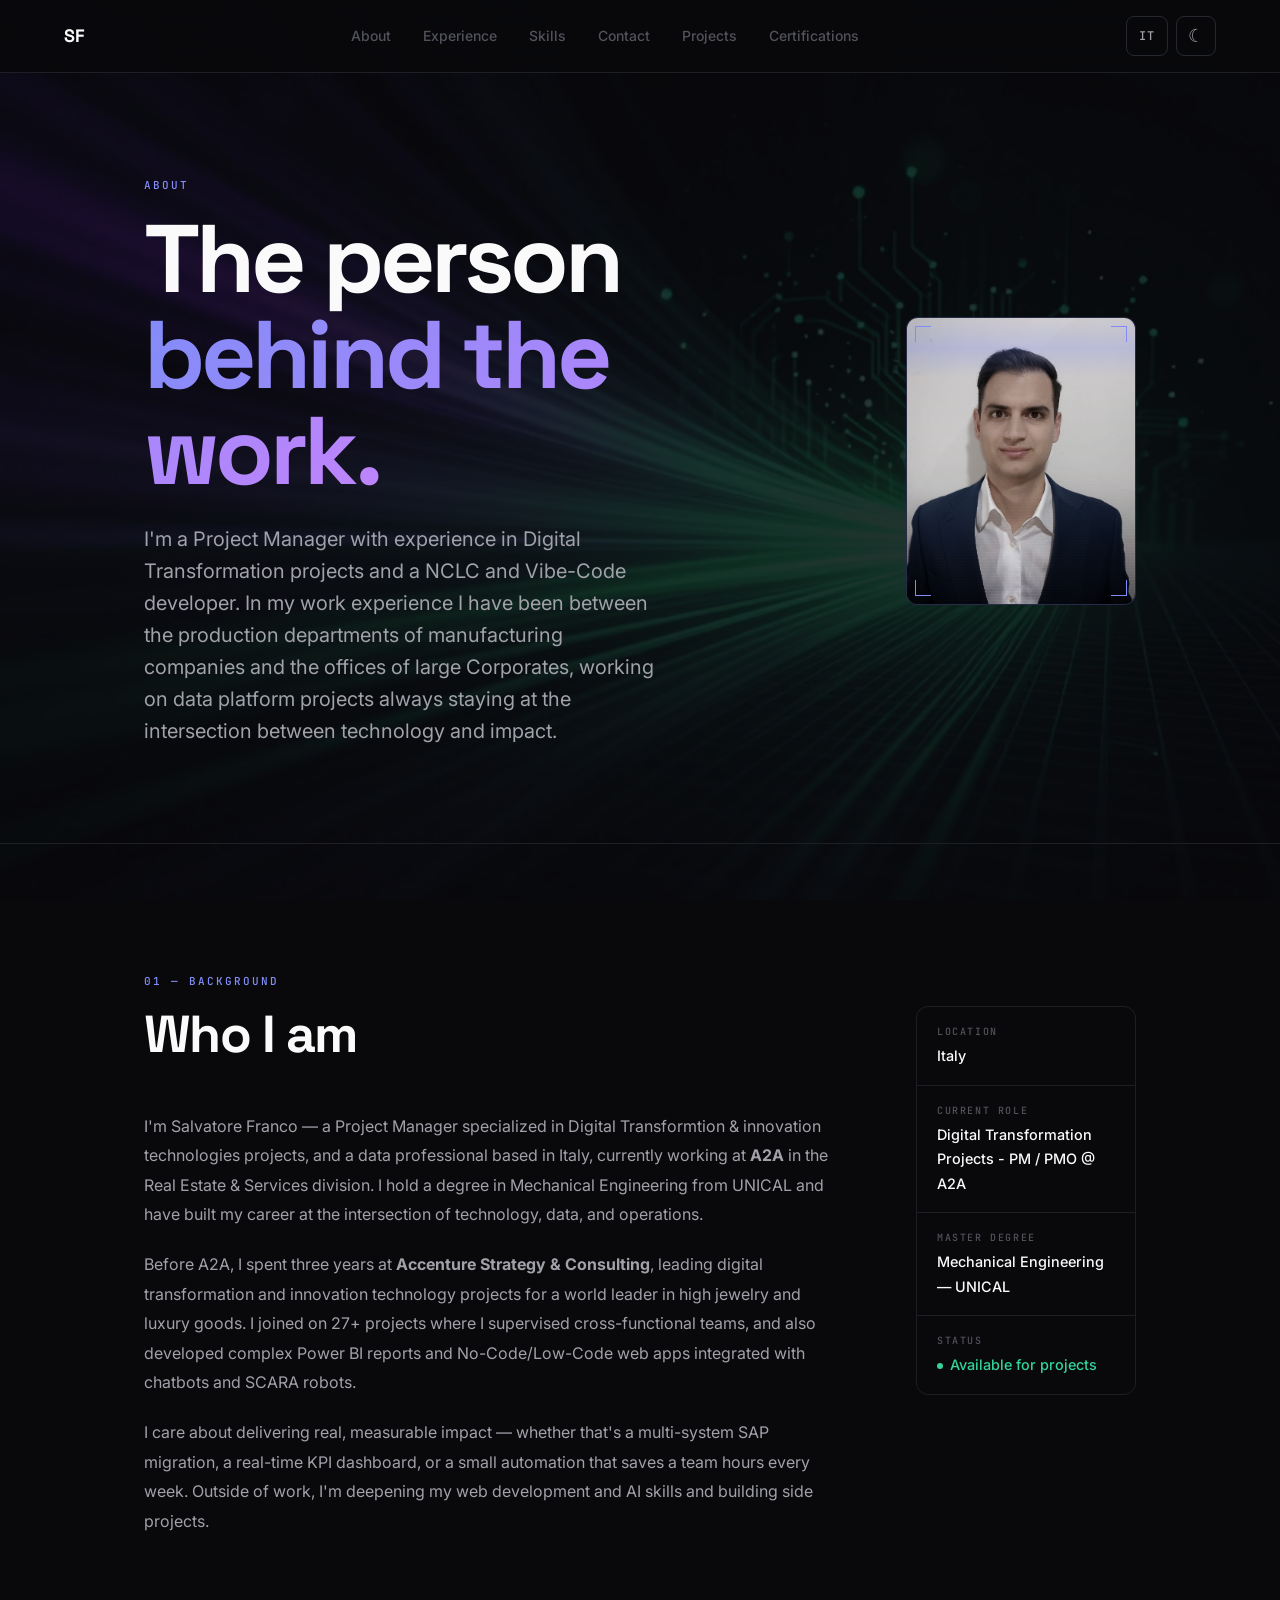
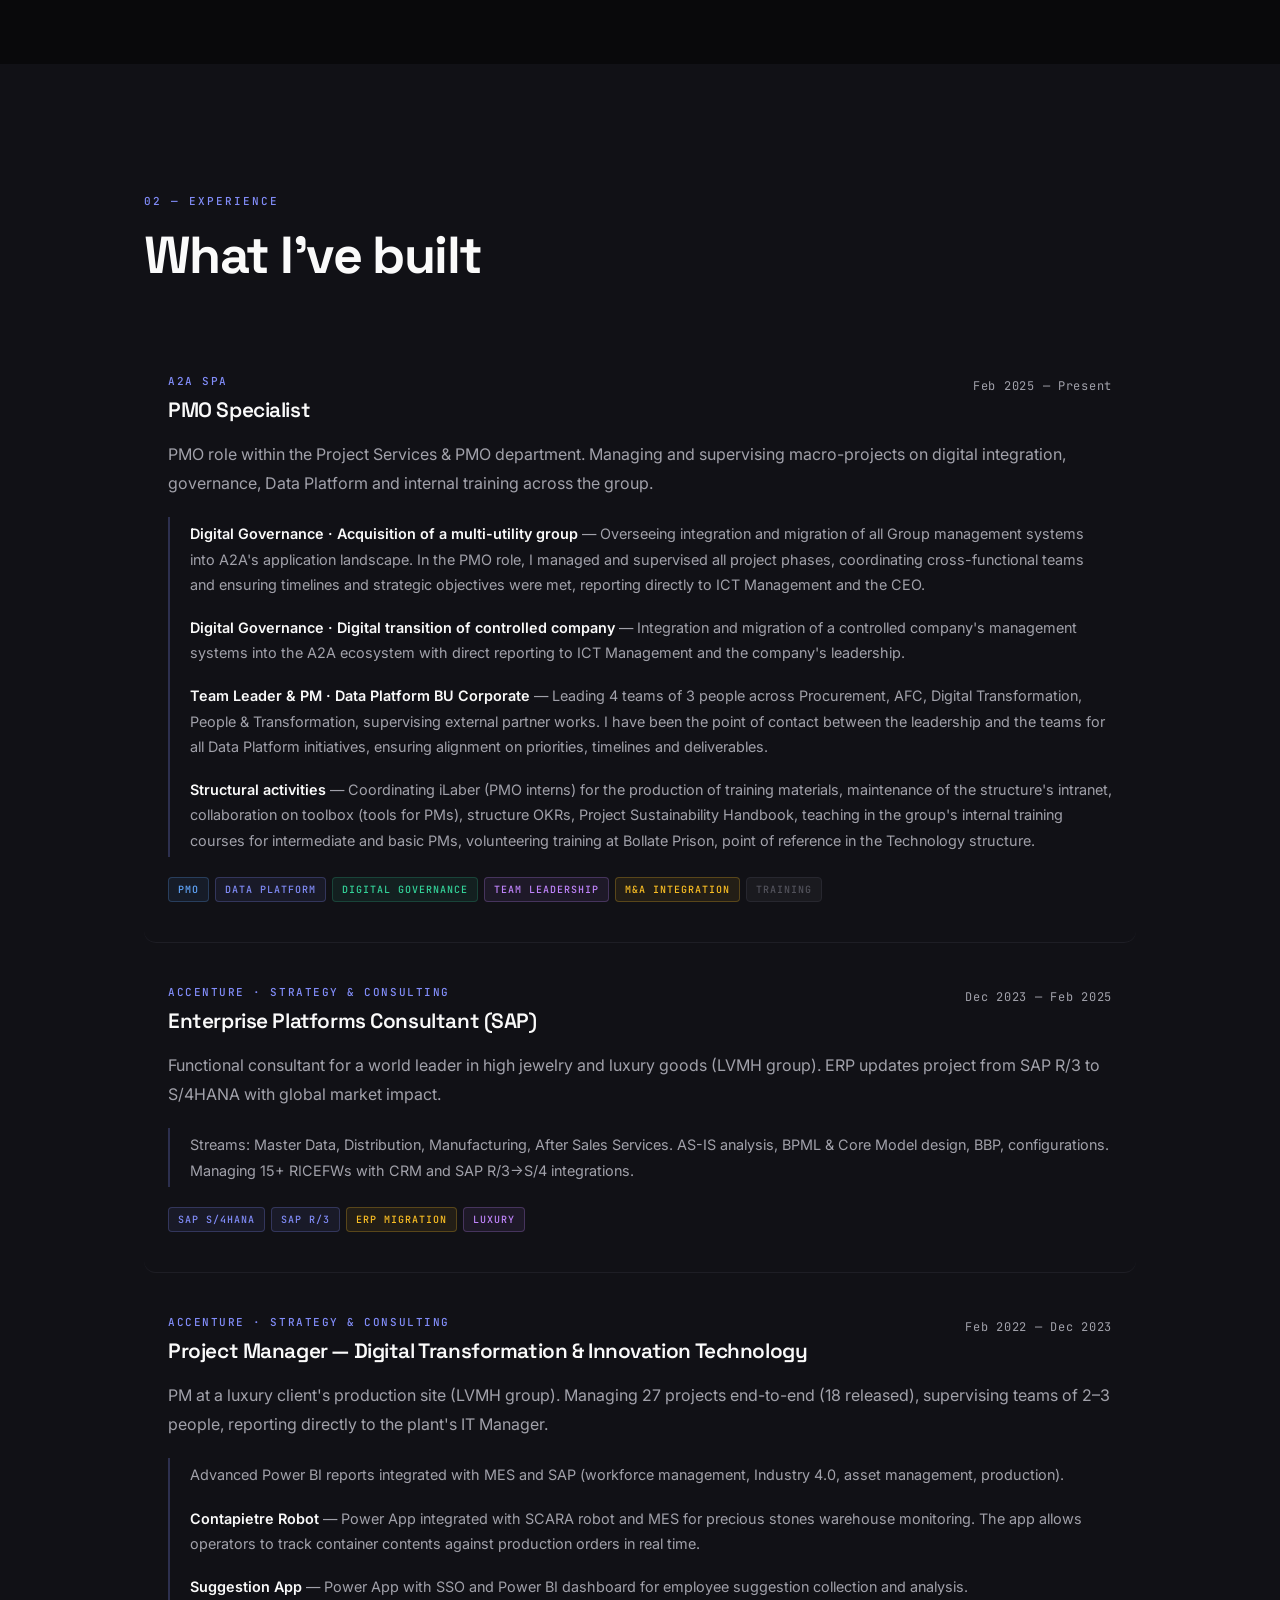
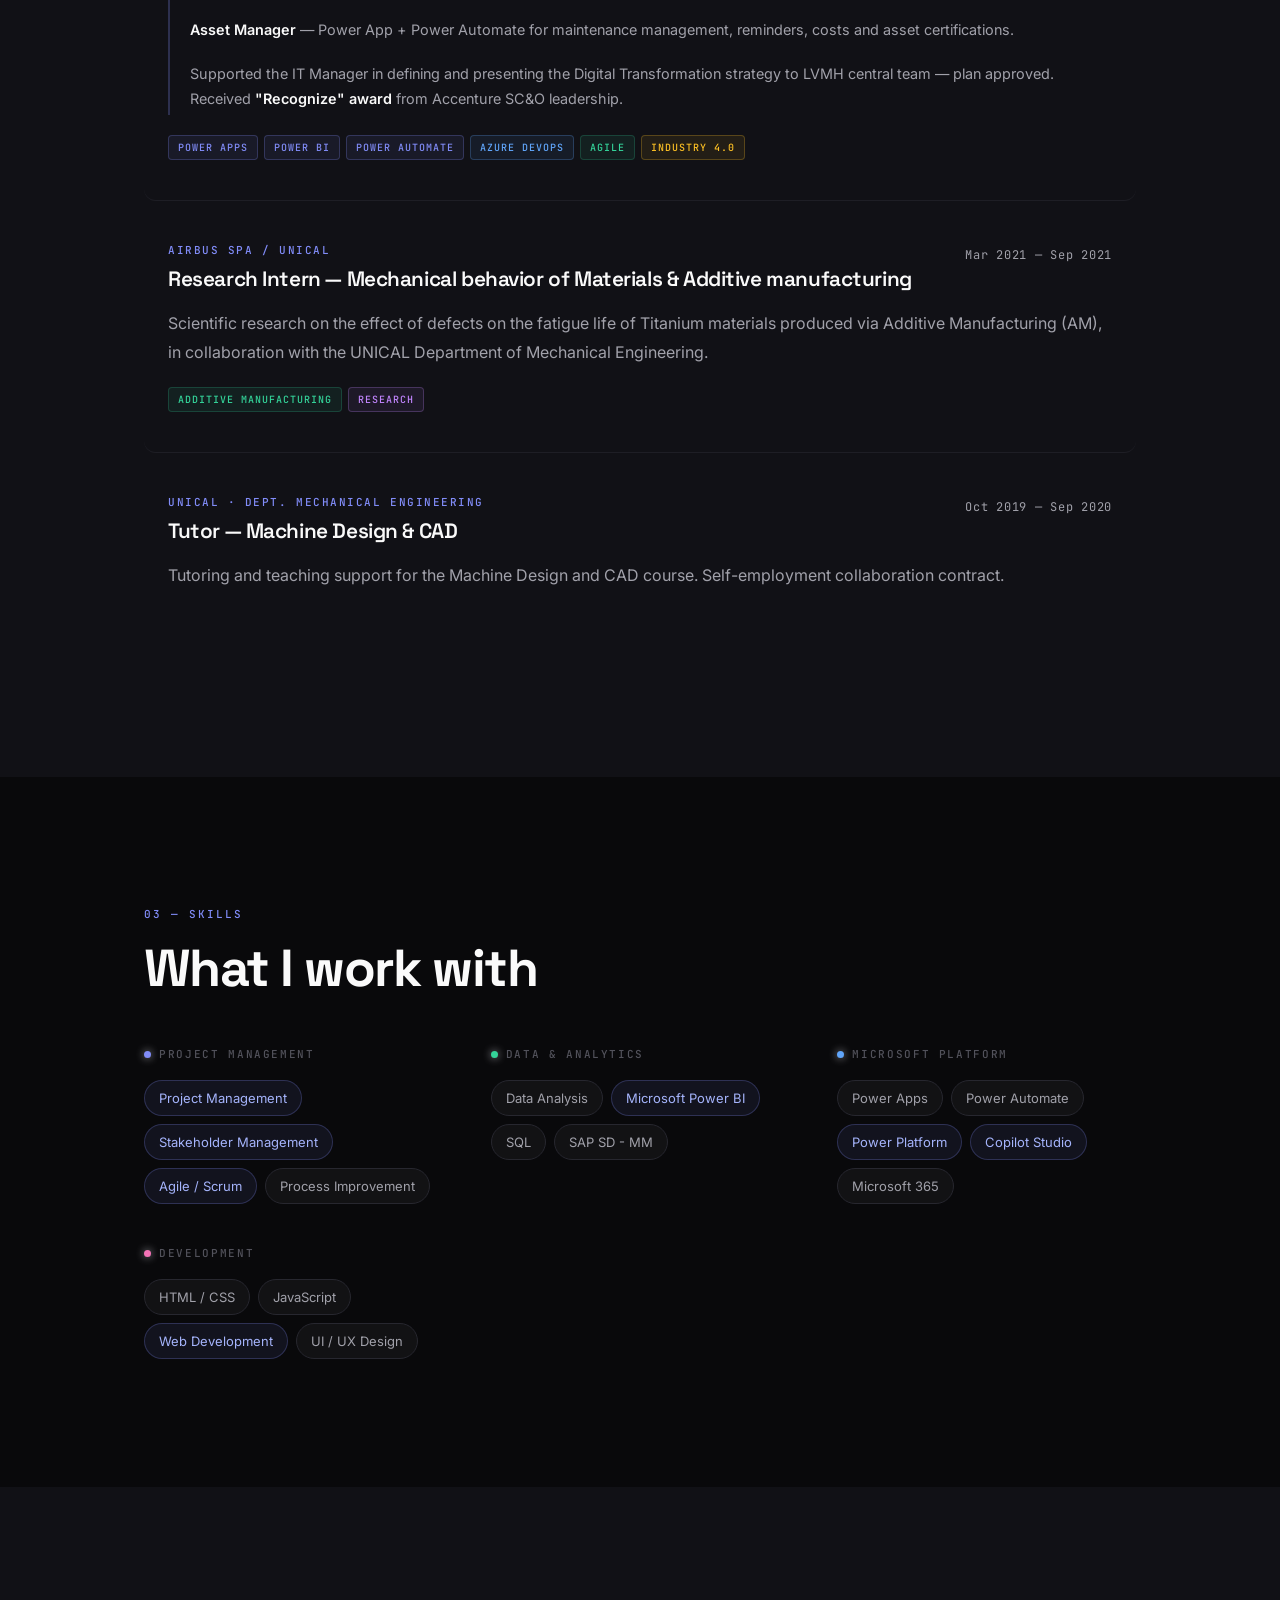
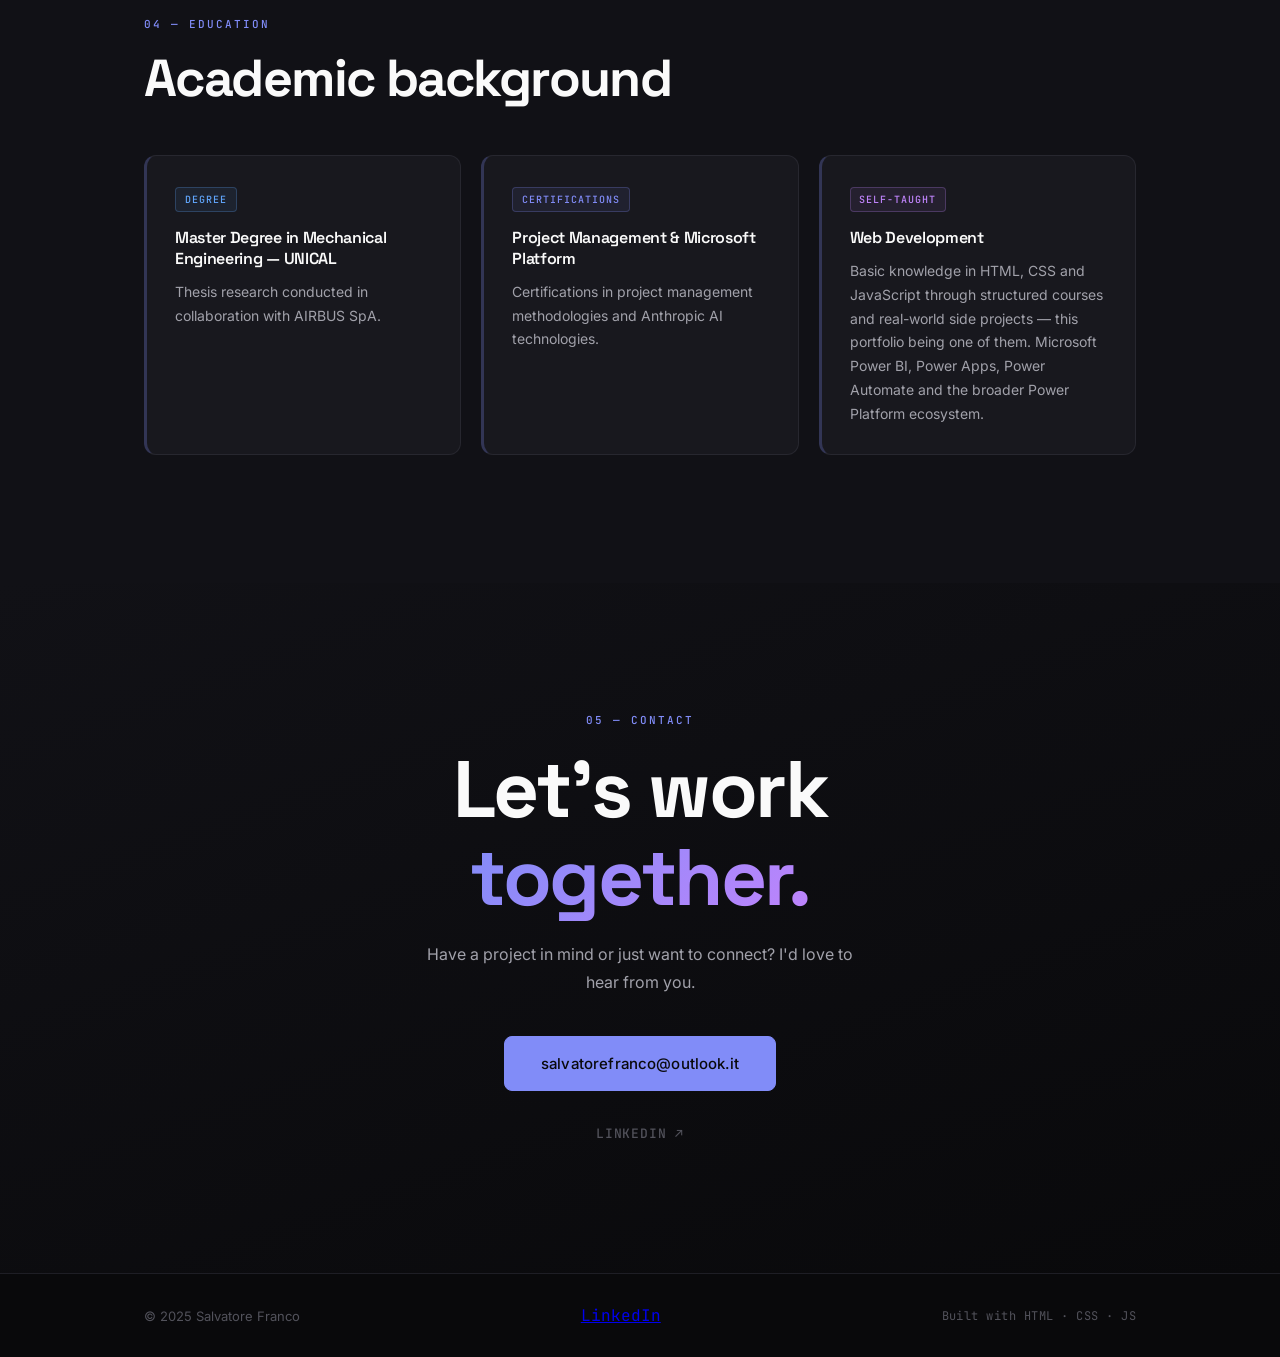
==== about.html @ 8446bfa4 "Primo caricamento del progetto" ====
<!DOCTYPE html>
<html lang="en">
<head>
    <meta charset="UTF-8">
    <meta http-equiv="X-UA-Compatible" content="IE=edge">
    <meta name="viewport" content="width=device-width, initial-scale=1.0">
    <title>About — Salvatore Franco</title>
    <link rel="preconnect" href="https://fonts.googleapis.com">
    <link rel="preconnect" href="https://fonts.gstatic.com" crossorigin>
    <link href="https://fonts.googleapis.com/css2?family=Space+Grotesk:wght@400;500;600;700&family=Inter:wght@300;400;500&family=JetBrains+Mono:wght@400;500&display=swap" rel="stylesheet">
    <link rel="stylesheet" href="portfolio.css">
    <link rel="stylesheet" href="about.css">
</head>
<body>
    <!-- Prevent flash: apply saved theme & language before paint -->
    <script>
        (function(){
            var t = localStorage.getItem('theme');
            if (t) document.documentElement.setAttribute('data-theme', t);
            var l = localStorage.getItem('lang');
            if (l && l !== 'en') {
                document.documentElement.lang = l;
                document.documentElement.classList.add('i18n-loading');
            }
        })();
    </script>

    <!-- Skip to content -->
    <a href="#main" class="skip-link" data-i18n="skip">Skip to content</a>

    <!-- ── NAVIGATION ── -->
    <nav class="nav nav--scrolled" id="nav" role="navigation" aria-label="Main navigation">
        <a href="index.html" class="nav__logo" aria-label="Home">SF</a>
        <button class="nav__toggle" id="navToggle" aria-label="Toggle menu" aria-expanded="false">
            <span></span><span></span><span></span>
        </button>
        <ul class="nav__links" id="navLinks" role="list">
            <li><a href="#about"                  class="nav__link" data-i18n="nav.about">About</a></li>
            <li><a href="#experience"            class="nav__link" data-i18n="nav.experience">Experience</a></li>
            <li><a href="#skills"                class="nav__link" data-i18n="nav.skills">Skills</a></li>
            <li><a href="#contact"               class="nav__link" data-i18n="nav.contact">Contact</a></li>
            <li><a href="projects.html"          class="nav__link" data-i18n="nav.projects">Projects</a></li>
            <li><a href="certifications.html"    class="nav__link" data-i18n="nav.certifications">Certifications</a></li>
        </ul>
        <div class="nav__actions">
            <button class="lang-toggle" id="langToggle" aria-label="Switch language">
                <span class="lang-toggle__label">IT</span>
            </button>
            <button class="theme-toggle" id="themeToggle" aria-label="Toggle light/dark mode">
                <span class="theme-toggle__icon--moon" aria-hidden="true">&#9790;</span>
                <span class="theme-toggle__icon--sun" aria-hidden="true">&#9728;</span>
            </button>
        </div>
    </nav>

    <main id="main">

    <!-- ── PAGE HEADER ── -->
    <header class="page-hero">
        <div class="container page-hero__inner">
            <div class="page-hero__text">
                <span class="section__label mono reveal" data-i18n="abt.hero.label">About</span>
                <h1 class="page-hero__title reveal reveal--delay-1" data-i18n="abt.hero.title">
                    The person<br>
                    <span class="text-gradient">behind the work.</span>
                </h1>
                <p class="page-hero__sub reveal reveal--delay-2" data-i18n="abt.hero.sub">
                    Mechanical Engineer turned Project Manager and NCLC Developer. From production floors to corporate data platforms — always at the intersection of tech and impact.
                </p>
            </div>
            <div class="hero__portrait page-hero__portrait reveal reveal--delay-2">
                <img src="01.images/fotoProfilo.jpg" alt="Salvatore Franco">
                <span class="corner tl"></span>
                <span class="corner tr"></span>
                <span class="corner bl"></span>
                <span class="corner br"></span>
            </div>
        </div>
    </header>

    <!-- ── BIO ── -->
    <section class="section" id="background" aria-labelledby="background-title">
        <div class="container">
            <span class="section__label mono fade-in" data-i18n="bg.label">01 — Background</span>
            <div class="prose-grid">
                <div class="prose fade-in">
                    <h2 class="section__title" id="background-title" data-i18n="bg.title">Who I am</h2>
                    <p data-i18n="bg.p1">I'm Salvatore Franco — a Project Manager specialized in Digital Transformtion &amp; innovation technologies projects, and a data professional based in Italy, currently working at <strong>A2A</strong> in the Real Estate &amp; Services division. I hold a degree in Mechanical Engineering from UNICAL and have built my career at the intersection of technology, data, and operations.</p>
                    <p data-i18n="bg.p2">Before A2A, I spent three years at <strong>Accenture Strategy &amp; Consulting</strong>, leading digital transformation and innovation technology projects for a world leader in high jewelry, luxury and perfume. I joined on 27+ projects where I supervised cross-functional teams, and also developed complex Power BI reports and No-Code/Low-Code web apps integrated with chatbots and SCARA robots.</p>
                    <p data-i18n="bg.p3">I care about delivering real, measurable impact — whether that's a multi-system SAP migration, a real-time KPI dashboard, or a small automation that saves a team hours every week. Outside of work, I'm deepening my web development skills and building side projects.</p>
                </div>
                <aside class="about-sidebar fade-in" aria-label="Key information">
                    <div class="info-block">
                        <span class="info-block__label mono" data-i18n="sidebar.location.label">Location</span>
                        <span class="info-block__value" data-i18n="sidebar.location.value">Italy</span>
                    </div>
                    <div class="info-block">
                        <span class="info-block__label mono" data-i18n="sidebar.role.label">Current Role</span>
                        <span class="info-block__value">Digital Transformation Projects - PM / PMO @ A2A</span>
                    </div>
                    <div class="info-block">
                        <span class="info-block__label mono" data-i18n="sidebar.degree.label">Degree</span>
                        <span class="info-block__value" data-i18n="sidebar.degree.value">Mechanical Engineering — UNICAL</span>
                    </div>
                    <div class="info-block">
                        <span class="info-block__label mono" data-i18n="sidebar.status.label">Status</span>
                        <span class="info-block__value status-available" data-i18n="sidebar.status.value">
                            <span class="hero__status-dot" aria-hidden="true"></span>
                            Available for projects
                        </span>
                    </div>
                </aside>
            </div>
        </div>
    </section>

    <!-- ── EXPERIENCE ── -->
    <section class="section section--surface" id="experience" aria-labelledby="experience-title">
        <div class="container">
            <span class="section__label mono fade-in" data-i18n="exp.label">02 — Experience</span>
            <h2 class="section__title fade-in" id="experience-title" data-i18n="exp.title">What I've built</h2>

            <div class="exp-list fade-in">

                <!-- A2A -->
                <article class="exp-item">
                    <div class="exp-item__header">
                        <div>
                            <span class="exp-item__company mono">A2A SpA</span>
                            <h3 class="exp-item__role">PMO Specialist</h3>
                        </div>
                        <div class="exp-item__date mono" data-i18n="exp.1.date">
                            Feb 2025 — Present
                        </div>
                    </div>
                    <p class="exp-item__desc" data-i18n="exp.1.desc">PMO role within the Project Services &amp; PMO department. Managing and supervising macro-projects on digital integration, governance, Data Platform and internal training across the group.</p>
                    <div class="exp-item__subs">
                        <div class="exp-item__sub" data-i18n="exp.1.sub1"><strong>Team Leader Digital Governance · AEB Group Acquisition</strong> — Overseeing integration and migration of all AEB Group management systems into A2A's application landscape.</div>
                        <div class="exp-item__sub" data-i18n="exp.1.sub2"><strong>Team Leader Digital Governance · LeReti Transition</strong> — Integration and migration of LeReti management systems into the A2A ecosystem.</div>
                        <div class="exp-item__sub" data-i18n="exp.1.sub3"><strong>Team Leader &amp; PM · Data Platform BU Corporate</strong> — Leading a team of 3 PMOs and supervising external partner across Procurement, AFC, Digital Transformation, People &amp; Transformation.</div>
                        <div class="exp-item__sub" data-i18n="exp.1.sub4"><strong>Structural activities</strong> — iLaber coordination (PMO interns) for the production of training materials, intranet maintenance, PM toolbox, Project Sustainability Handbook, PM training courses teaching, teaching at Bollate Prison.</div>
                    </div>
                    <div class="exp-item__tags">
                        <span class="tag tag--project">PMO</span>
                        <span class="tag tag--web">Data Platform</span>
                        <span class="tag tag--industry">Digital Governance</span>
                        <span class="tag tag--featured">Team Leadership</span>
                        <span class="tag tag--report">M&amp;A Integration</span>
                        <span class="tag">Training</span>
                    </div>
                </article>

                <!-- Accenture — SAP -->
                <article class="exp-item">
                    <div class="exp-item__header">
                        <div>
                            <span class="exp-item__company mono">Accenture · Strategy &amp; Consulting</span>
                            <h3 class="exp-item__role">Enterprise Platforms Consultant (SAP)</h3>
                        </div>
                        <div class="exp-item__date mono" data-i18n="exp.2.date">Dec 2023 — Feb 2025</div>
                    </div>
                    <p class="exp-item__desc" data-i18n="exp.2.desc">Functional consultant for a world leader in high jewelry, luxury and perfume (LVMH group). ERP replacement project from SAP R/3 to S/4HANA with global market impact.</p>
                    <div class="exp-item__subs">
                        <div class="exp-item__sub" data-i18n="exp.2.sub1">Streams: Master Data, Distribution, Manufacturing, After Sales Services. AS-IS analysis, BPML &amp; Core Model design, BBP, configurations. Managing 15+ RICEFWs with CRM and SAP R/3→S/4 integrations.</div>
                    </div>
                    <div class="exp-item__tags">
                        <span class="tag tag--web">SAP S/4HANA</span>
                        <span class="tag tag--web">SAP R/3</span>
                        <span class="tag tag--report">ERP Migration</span>
                        <span class="tag tag--featured">Luxury</span>
                    </div>
                </article>

                <!-- Accenture — PM -->
                <article class="exp-item">
                    <div class="exp-item__header">
                        <div>
                            <span class="exp-item__company mono">Accenture · Strategy &amp; Consulting</span>
                            <h3 class="exp-item__role">Project Manager — Digital Transformation &amp; Innovation Technology</h3>
                        </div>
                        <div class="exp-item__date mono" data-i18n="exp.3.date">Feb 2022 — Dec 2023</div>
                    </div>
                    <p class="exp-item__desc" data-i18n="exp.3.desc">PM at a luxury client's production site (LVMH group). Managing 27 projects end-to-end (18 released), supervising teams of 2–3 people, reporting directly to the plant's IT Manager.</p>
                    <div class="exp-item__subs">
                        <div class="exp-item__sub" data-i18n="exp.3.sub1">Advanced Power BI reports integrated with MES and SAP (workforce management, Industry 4.0, asset management, production).</div>
                        <div class="exp-item__sub" data-i18n="exp.3.sub2"><strong>Contapietre Robot</strong> — Power App integrated with SCARA robot and MES for precious stones warehouse monitoring.</div>
                        <div class="exp-item__sub" data-i18n="exp.3.sub3"><strong>Suggestion App</strong> — Power App with SSO and Power BI dashboard for employee suggestion collection and analysis.</div>
                        <div class="exp-item__sub" data-i18n="exp.3.sub4"><strong>Asset Manager</strong> — Power App + Power Automate for maintenance management, reminders, costs and asset certifications.</div>
                        <div class="exp-item__sub" data-i18n="exp.3.sub5">Supported the IT Manager in defining and presenting the Digital Transformation strategy to LVMH central team — plan approved. Received <strong>"Recognize" award</strong> from Accenture SC&amp;O leadership.</div>
                    </div>
                    <div class="exp-item__tags">
                        <span class="tag tag--web">Power Apps</span>
                        <span class="tag tag--web">Power BI</span>
                        <span class="tag tag--web">Power Automate</span>
                        <span class="tag tag--project">Azure DevOps</span>
                        <span class="tag tag--industry">Agile</span>
                        <span class="tag tag--report">Industry 4.0</span>
                    </div>
                </article>

                <!-- AIRBUS -->
                <article class="exp-item">
                    <div class="exp-item__header">
                        <div>
                            <span class="exp-item__company mono">AIRBUS SpA / UNICAL</span>
                            <h3 class="exp-item__role" data-i18n="exp.4.role">Research Intern — Materials &amp; Additive Manufacturing</h3>
                        </div>
                        <div class="exp-item__date mono" data-i18n="exp.4.date">Mar 2021 — Sep 2021</div>
                    </div>
                    <p class="exp-item__desc" data-i18n="exp.4.desc">Scientific research on the effect of defects on the fatigue life of Titanium materials produced via Additive Manufacturing (AM), in collaboration with the UNICAL Department of Mechanical Engineering.</p>
                    <div class="exp-item__tags">
                        <span class="tag tag--industry">Additive Manufacturing</span>
                        <span class="tag tag--featured">Research</span>
                    </div>
                </article>

                <!-- UNICAL Tutor -->
                <article class="exp-item">
                    <div class="exp-item__header">
                        <div>
                            <span class="exp-item__company mono" data-i18n="exp.5.company">UNICAL · Dept. Mechanical Engineering</span>
                            <h3 class="exp-item__role" data-i18n="exp.5.role">Tutor — Machine Design &amp; CAD</h3>
                        </div>
                        <div class="exp-item__date mono" data-i18n="exp.5.date">Oct 2019 — Sep 2020</div>
                    </div>
                    <p class="exp-item__desc" data-i18n="exp.5.desc">Tutoring and teaching support for the Machine Design and CAD course. Self-employment collaboration contract.</p>
                </article>

            </div>
        </div>
    </section>

    <!-- ── SKILLS ── -->
    <section class="section" id="skills" aria-labelledby="skills-title">
        <div class="container">
            <span class="section__label mono fade-in" data-i18n="abt.skills.label">03 — Skills</span>
            <h2 class="section__title fade-in" id="skills-title" data-i18n="abt.skills.title">What I work with</h2>

            <div class="skills-groups fade-in">
                <div class="skills-group">
                    <div class="skills-group__header">
                        <span class="skills-group__dot" style="background:#818cf8" aria-hidden="true"></span>
                        <h4 class="skills-group__label mono">Project Management</h4>
                    </div>
                    <div class="skills-pills" role="list">
                        <span class="pill pill--accent" role="listitem">Project Management</span>
                        <span class="pill pill--accent" role="listitem">Stakeholder Management</span>
                        <span class="pill pill--accent" role="listitem">Agile / Scrum</span>
                        <span class="pill" role="listitem">Process Improvement</span>
                    </div>
                </div>

                <div class="skills-group">
                    <div class="skills-group__header">
                        <span class="skills-group__dot" style="background:#34d399" aria-hidden="true"></span>
                        <h4 class="skills-group__label mono">Data &amp; Analytics</h4>
                    </div>
                    <div class="skills-pills" role="list">
                        <span class="pill" role="listitem">Data Analysis</span>
                        <span class="pill pill--accent" role="listitem">Microsoft Power BI</span>
                        <span class="pill" role="listitem">SQL</span>
                        <span class="pill" role="listitem">SAP SD - MM</span>
                    </div>
                </div>

                <div class="skills-group">
                    <div class="skills-group__header">
                        <span class="skills-group__dot" style="background:#60a5fa" aria-hidden="true"></span>
                        <h4 class="skills-group__label mono">Microsoft Platform</h4>
                    </div>
                    <div class="skills-pills" role="list">
                        <span class="pill" role="listitem">Power Apps</span>
                        <span class="pill " role="listitem">Power Automate</span>
                        <span class="pill pill--accent" role="listitem">Power Platform</span>
                        <span class="pill pill--accent" role="listitem">Copilot Studio</span>
                        <span class="pill" role="listitem">Microsoft 365</span>
                    </div>
                </div>

                <div class="skills-group">
                    <div class="skills-group__header">
                        <span class="skills-group__dot" style="background:#f472b6" aria-hidden="true"></span>
                        <h4 class="skills-group__label mono">Development</h4>
                    </div>
                    <div class="skills-pills" role="list">
                        <span class="pill" role="listitem">HTML / CSS</span>
                        <span class="pill" role="listitem">JavaScript</span>
                        <span class="pill pill--accent" role="listitem">Web Development</span>
                        <span class="pill" role="listitem">UI / UX Design</span>
                    </div>
                </div>
            </div>
        </div>
    </section>

    <!-- ── EDUCATION ── -->
    <section class="section section--surface" id="education" aria-labelledby="education-title">
        <div class="container">
            <span class="section__label mono fade-in" data-i18n="edu.label">04 — Education</span>
            <h2 class="section__title fade-in" id="education-title" data-i18n="edu.title">Academic background</h2>
            <div class="edu-cards fade-in">
                <div class="edu-card">
                    <span class="edu-card__type tag tag--project" data-i18n="edu.1.type">Degree</span>
                    <h3 class="edu-card__title" data-i18n="edu.1.title">Master Degree in Mechanical Engineering — UNICAL</h3>
                    <p class="edu-card__body" data-i18n="edu.1.body">Thesis research conducted in collaboration with AIRBUS SpA.</p>
                </div>
                <div class="edu-card">
                    <span class="edu-card__type tag tag--web" data-i18n="edu.2.type">Certifications</span>
                    <h3 class="edu-card__title" data-i18n="edu.2.title">Project Management &amp; Microsoft Platform</h3>
                    <p class="edu-card__body" data-i18n="edu.2.body">Certifications in project management methodologies and Anthropic AI technologies.</p>
                </div>
                <div class="edu-card">
                    <span class="edu-card__type tag tag--featured" data-i18n="edu.3.type">Self-taught</span>
                    <h3 class="edu-card__title" data-i18n="edu.3.title">Web Development</h3>
                    <p class="edu-card__body" data-i18n="edu.3.body">Basic knowledge in HTML, CSS and JavaScript through structured courses and real-world side projects — this portfolio being one of them. Microsoft Power BI, Power Apps, Power Automate and the broader Power Platform ecosystem.</p>
                </div>
            </div>
        </div>
    </section>

    <!-- ── CONTACT CTA ── -->
    <section class="section section--contact" id="contact" aria-labelledby="contact-title">
        <div class="container">
            <div class="contact-inner fade-in">
                <span class="section__label mono" data-i18n="abt.contact.label">05 — Contact</span>
                <h2 class="section__title contact__title" id="contact-title" data-i18n="contact.title">
                    Let's work<br><span class="text-gradient">together.</span>
                </h2>
                <p class="contact__subtitle" data-i18n="contact.sub">Have a project in mind or just want to connect? I'd love to hear from you.</p>
                <a href="mailto:salvatorefranco@outlook.it" class="btn btn--primary btn--lg">
                    salvatorefranco@outlook.it
                </a>
                <div class="contact__socials">
                    <a href="https://www.linkedin.com/in/salvatorefranco" target="_blank" rel="noopener noreferrer" class="contact__social">LinkedIn ↗</a>
                </div>
            </div>
        </div>
    </section>

    </main>

    <!-- ── FOOTER ── -->
    <footer class="footer" role="contentinfo">
        <div class="container footer__inner">
            <span class="footer__copy">© 2025 Salvatore Franco</span>
            <a href="https://www.linkedin.com/in/salvatorefranco" target="_blank" rel="noopener noreferrer" class="footer__link mono">LinkedIn</a>
            <span class="footer__credit mono" data-i18n="footer.credit">Built with HTML · CSS · JS</span>
        </div>
    </footer>

    <!-- Language support -->
    <script src="i18n.js"></script>

    <script>
        // Mobile nav toggle
        const navToggle = document.getElementById('navToggle');
        const navLinks  = document.getElementById('navLinks');
        navToggle.addEventListener('click', () => {
            const isOpen = navLinks.classList.toggle('nav__links--open');
            navToggle.classList.toggle('nav__toggle--open', isOpen);
            navToggle.setAttribute('aria-expanded', isOpen);
        });
        navLinks.querySelectorAll('a').forEach(link => {
            link.addEventListener('click', () => {
                navLinks.classList.remove('nav__links--open');
                navToggle.classList.remove('nav__toggle--open');
                navToggle.setAttribute('aria-expanded', 'false');
            });
        });

        // Scroll reveal
        const revealObserver = new IntersectionObserver((entries) => {
            entries.forEach(entry => {
                if (entry.isIntersecting) {
                    entry.target.classList.add('is-visible');
                    revealObserver.unobserve(entry.target);
                }
            });
        }, { threshold: 0.1, rootMargin: '0px 0px -40px 0px' });
        document.querySelectorAll('.fade-in, .reveal').forEach(el => revealObserver.observe(el));

        // Hero elements: trigger on load
        window.addEventListener('load', () => {
            document.querySelectorAll('.reveal').forEach((el, i) => {
                setTimeout(() => el.classList.add('is-visible'), i * 60 + 80);
            });
        });

        // Theme toggle
        const themeToggle = document.getElementById('themeToggle');
        themeToggle.addEventListener('click', () => {
            const current = document.documentElement.getAttribute('data-theme');
            const next = current === 'light' ? 'dark' : 'light';
            if (next === 'dark') {
                document.documentElement.removeAttribute('data-theme');
            } else {
                document.documentElement.setAttribute('data-theme', next);
            }
            localStorage.setItem('theme', next === 'dark' ? '' : next);
        });
    </script>

</body>
</html>
---- portfolio.css ----
/* ============================================================
   PORTFOLIO.CSS  —  Salvatore Franco
   Palette: Zinc dark + Indigo accent (Linear / Vercel style)
   Fonts:   Space Grotesk (headings) · Inter (body) · JetBrains Mono (labels)
   ============================================================ */


/* ── Design Tokens ── */
:root {
    /* Backgrounds */
    --bg:        #09090b;   /* zinc-950 */
    --surface:   #111116;   /* cards, surface 1 */
    --elevated:  #18181e;   /* nav, tooltips */
    --border:    #27272f;   /* zinc-800 */
    --border-sub:#1e1e25;   /* subtle dividers */

    /* Text */
    --text-1:    #fafafa;   /* zinc-50  — primary */
    --text-2:    #a1a1aa;   /* zinc-400 — secondary */
    --text-3:    #52525b;   /* zinc-600 — muted */

    /* Accent — Indigo */
    --accent:    #818cf8;   /* indigo-400 */
    --accent-hi: #a5b4fc;   /* indigo-300 — hover */
    --accent-bg: rgba(129,140,248,0.08);
    --accent-glow: rgba(129,140,248,0.12);
    --accent-border: rgba(129,140,248,0.25);

    /* Secondary accent — Emerald (status, success) */
    --green:     #34d399;   /* emerald-400 */
    --green-bg:  rgba(52,211,153,0.07);
    --green-border: rgba(52,211,153,0.2);

    /* Type scale */
    --font-head: 'Space Grotesk', system-ui, sans-serif;
    --font-body: 'Inter', system-ui, sans-serif;
    --font-mono: 'JetBrains Mono', 'Fira Code', monospace;

    /* Radius */
    --radius-sm: 4px;
    --radius:    8px;
    --radius-lg: 12px;
    --radius-xl: 16px;
    --radius-pill: 100px;

    /* Transitions */
    --ease: cubic-bezier(0.16, 1, 0.3, 1);
    --t-fast: 150ms;
    --t-base: 250ms;
    --t-slow: 400ms;
}


/* ── Light Mode Tokens ── */
[data-theme="light"] {
    /* Backgrounds */
    --bg:        #f4f4f5;   /* zinc-100 */
    --surface:   #ffffff;
    --elevated:  #fafafa;
    --border:    #d4d4d8;   /* zinc-300 */
    --border-sub:#e4e4e7;   /* zinc-200 */

    /* Text */
    --text-1:    #18181b;   /* zinc-900 */
    --text-2:    #52525b;   /* zinc-600 */
    --text-3:    #a1a1aa;   /* zinc-400 */

    /* Accent — Indigo (slightly deeper for contrast on light bg) */
    --accent:    #6366f1;   /* indigo-500 */
    --accent-hi: #4f46e5;   /* indigo-600 */
    --accent-bg: rgba(99,102,241,0.08);
    --accent-glow: rgba(99,102,241,0.10);
    --accent-border: rgba(99,102,241,0.25);

    /* Secondary accent — Emerald */
    --green:     #059669;   /* emerald-600 */
    --green-bg:  rgba(5,150,105,0.07);
    --green-border: rgba(5,150,105,0.2);
}


/* ── Reset ── */
*, *::before, *::after { box-sizing: border-box; margin: 0; padding: 0; }
html { scroll-behavior: smooth; font-size: 100%; }

body {
    font-family: var(--font-body);
    font-size: 1rem;
    line-height: 1.7;
    color: var(--text-2);
    background: var(--bg) url('01.images/wallpaper1.png') center center / cover no-repeat fixed;
    overflow-x: hidden;
    -webkit-font-smoothing: antialiased;
    -moz-osx-font-smoothing: grayscale;
    transition: background-color var(--t-slow), color var(--t-slow);
}

/* Wallpaper swap for light mode */
[data-theme="light"] body,
body[data-theme="light"] {
    background-image: url('01.images/wallpaper1_Light.png');
}

/* Dark overlay so text stays readable over the wallpaper */
body::before {
    content: '';
    position: fixed;
    inset: 0;
    background: rgba(9, 9, 11, 0.82);
    z-index: 0;
    pointer-events: none;
    transition: background var(--t-slow);
}

/* Lighter overlay in light mode */
[data-theme="light"] body::before,
body[data-theme="light"]::before {
    background: rgba(244, 244, 245, 0.78);
}

/* Ensure all direct children sit above the overlay */
body > * { position: relative; z-index: 1; }

/* Mono utility */
.mono { font-family: var(--font-mono); }

/* Gradient text utility */
.text-gradient {
    background: linear-gradient(135deg, var(--accent) 0%, #c084fc 100%);
    -webkit-background-clip: text;
    -webkit-text-fill-color: transparent;
    background-clip: text;
}

/* ── Skip Link (accessibility) ── */
.skip-link {
    position: absolute;
    top: -100%;
    left: 1rem;
    padding: 0.5rem 1rem;
    background: var(--accent);
    color: var(--bg);
    font-family: var(--font-body);
    font-size: 0.875rem;
    font-weight: 600;
    border-radius: var(--radius);
    z-index: 9999;
    text-decoration: none;
    transition: top var(--t-fast);
}
.skip-link:focus { top: 1rem; }

/* ── Focus ring (accessibility) ── */
:focus-visible {
    outline: 2px solid var(--accent);
    outline-offset: 3px;
    border-radius: var(--radius-sm);
}

/* ── Reduced motion ── */
@media (prefers-reduced-motion: reduce) {
    *, *::before, *::after {
        animation-duration: 0.01ms !important;
        transition-duration: 0.01ms !important;
    }
    html { scroll-behavior: auto; }
}


/* ── Container ── */
.container {
    width: 100%;
    max-width: 1120px;
    margin: 0 auto;
    padding: 0 clamp(1.25rem, 5vw, 4rem);
}


/* ═══════════════════════════════════════
   NAVIGATION
═══════════════════════════════════════ */
.nav {
    position: fixed;
    top: 0; left: 0; right: 0;
    z-index: 200;
    display: flex;
    align-items: center;
    justify-content: space-between;
    padding: 1.5rem clamp(1.25rem, 5vw, 4rem);
    transition:
        background var(--t-base) var(--ease),
        padding    var(--t-base) var(--ease),
        border-color var(--t-base);
    border-bottom: 1px solid transparent;
}

.nav--scrolled {
    background: rgba(9, 9, 11, 0.8);
    backdrop-filter: blur(16px) saturate(180%);
    -webkit-backdrop-filter: blur(16px) saturate(180%);
    padding-top: 1rem;
    padding-bottom: 1rem;
    border-bottom-color: var(--border-sub);
}
[data-theme="light"] .nav--scrolled {
    background: rgba(244, 244, 245, 0.85);
}

.nav__logo {
    font-family: var(--font-head);
    font-weight: 700;
    font-size: 1.125rem;
    letter-spacing: -0.02em;
    color: var(--text-1);
    text-decoration: none;
    transition: color var(--t-fast);
}
.nav__logo:hover { color: var(--accent-hi); }

.nav__links {
    display: flex;
    list-style: none;
    gap: 2rem;
}

.nav__link {
    font-family: var(--font-body);
    font-size: 0.875rem;
    font-weight: 500;
    color: var(--text-3);
    text-decoration: none;
    transition: color var(--t-fast);
    position: relative;
    padding-bottom: 2px;
}
.nav__link::after {
    content: '';
    position: absolute;
    bottom: -2px; left: 0; right: 0;
    height: 1px;
    background: var(--accent);
    transform: scaleX(0);
    transform-origin: left;
    transition: transform var(--t-base) var(--ease);
}
.nav__link:hover,
.nav__link--active { color: var(--text-1); }
.nav__link:hover::after,
.nav__link--active::after { transform: scaleX(1); }

/* Actions group (lang + theme toggles) */
.nav__actions {
    display: flex;
    align-items: center;
    gap: 0.5rem;
}

/* Mobile hamburger */
.nav__toggle {
    display: none;
    flex-direction: column;
    gap: 5px;
    background: none;
    border: none;
    cursor: pointer;
    padding: 6px;
    border-radius: var(--radius-sm);
}
.nav__toggle span {
    display: block;
    width: 22px;
    height: 1.5px;
    background: var(--text-2);
    border-radius: 2px;
    transition: transform var(--t-base), opacity var(--t-base);
}
.nav__toggle--open span:nth-child(1) { transform: translateY(6.5px) rotate(45deg); }
.nav__toggle--open span:nth-child(2) { opacity: 0; transform: scaleX(0); }
.nav__toggle--open span:nth-child(3) { transform: translateY(-6.5px) rotate(-45deg); }

@media (max-width: 640px) {
    .nav__toggle { display: flex; }
    .nav__links {
        position: fixed;
        inset: 0;
        background: var(--bg);
        flex-direction: column;
        align-items: center;
        justify-content: center;
        gap: 2.5rem;
        transform: translateX(100%);
        transition: transform var(--t-base) var(--ease);
        z-index: 190;
    }
    .nav__links--open { transform: translateX(0); }
    .nav__link { font-size: 1.25rem; color: var(--text-2); }
}


/* ═══════════════════════════════════════
   HERO
═══════════════════════════════════════ */
.hero {
    position: relative;
    min-height: 100svh;
    display: flex;
    align-items: center;
    justify-content: center;
    overflow: hidden;
    padding: 9rem clamp(1.25rem, 5vw, 4rem) 7rem;
}

/* Hero canvas — particle grid background */
#hero-canvas {
    position: absolute;
    inset: 0;
    width: 100%;
    height: 100%;
    z-index: 0;
    opacity: 0.8;
    pointer-events: none;
}

/* Hero inner — two-column layout */
.hero__inner {
    position: relative;
    z-index: 1;
    display: flex;
    align-items: center;
    gap: clamp(3rem, 6vw, 5rem);
    max-width: 1120px;
    width: 100%;
    padding: 0 clamp(1.25rem, 5vw, 4rem);
}

/* Hero content */
.hero__content {
    flex: 1;
    min-width: 0;
    text-align: left;
}

/* Hero portrait — photo with photography effect */
.hero__portrait {
    flex-shrink: 0;
    position: relative;
    width: clamp(220px, 22vw, 320px);
    aspect-ratio: 4 / 5;
    border-radius: var(--radius-lg);
    overflow: hidden;
    border: 1px solid var(--accent-border);
    background: #0a0a0c;
}

.hero__portrait img {
    position: absolute;
    inset: 0;
    width: 100%;
    height: 100%;
    object-fit: cover;
    object-position: center 15%;
    filter: grayscale(20%) contrast(1.08) brightness(0.88) saturate(0.9);
    transition: filter var(--t-slow);
}

.hero__portrait:hover img {
    filter: grayscale(0%) contrast(1) brightness(1) saturate(1);
}

/* Scanline overlay + vignette */
.hero__portrait::after {
    content: '';
    position: absolute;
    inset: 0;
    background:
        repeating-linear-gradient(0deg, rgba(129,140,248,0.06) 0 1px, transparent 1px 3px),
        linear-gradient(180deg, transparent 60%, rgba(9,9,11,0.8) 100%);
    pointer-events: none;
    mix-blend-mode: overlay;
}

/* Animated scan sweep */
.hero__portrait::before {
    content: '';
    position: absolute;
    left: 0;
    right: 0;
    height: 60px;
    background: linear-gradient(180deg, transparent, rgba(129,140,248,0.25), transparent);
    animation: scan 3.5s linear infinite;
    pointer-events: none;
    z-index: 2;
}

@keyframes scan {
    0%   { top: -60px; }
    100% { top: 100%; }
}

/* Corner marks */
.hero__portrait .corner {
    position: absolute;
    width: 16px;
    height: 16px;
    border: 1px solid var(--accent);
    z-index: 3;
}
.hero__portrait .corner.tl { top: 8px;    left: 8px;  border-right: none; border-bottom: none; }
.hero__portrait .corner.tr { top: 8px;    right: 8px; border-left: none;  border-bottom: none; }
.hero__portrait .corner.bl { bottom: 8px; left: 8px;  border-right: none; border-top: none; }
.hero__portrait .corner.br { bottom: 8px; right: 8px; border-left: none;  border-top: none; }

@media (max-width: 768px) {
    .hero__inner {
        flex-direction: column-reverse;
    }
    .hero__content {
        text-align: center;
    }
    .hero__tagline {
        margin-left: auto;
        margin-right: auto;
    }
    .hero__cta {
        justify-content: center;
    }
    .hero__portrait {
        width: 180px;
        aspect-ratio: 1 / 1;
        border-radius: var(--radius-lg);
    }
}

/* Status badge */
.hero__status {
    display: inline-flex;
    align-items: center;
    gap: 0.5rem;
    padding: 0.35rem 0.875rem;
    border-radius: var(--radius-pill);
    border: 1px solid var(--green-border);
    background: var(--green-bg);
    font-family: var(--font-mono);
    font-size: 0.75rem;
    color: var(--green);
    letter-spacing: 0.01em;
    margin-bottom: 2rem;
    cursor: default;
}
.hero__status-dot {
    width: 6px; height: 6px;
    border-radius: 50%;
    background: var(--green);
    flex-shrink: 0;
    animation: statusPulse 2.5s ease-in-out infinite;
}
@keyframes statusPulse {
    0%, 100% { box-shadow: 0 0 0 0 rgba(52,211,153,0); }
    50%       { box-shadow: 0 0 0 5px rgba(52,211,153,0); opacity: 0.7; }
}

/* Hero name */
.hero__name {
    font-family: var(--font-head);
    font-weight: 700;
    font-size: clamp(3.75rem, 12vw, 9.5rem);
    line-height: 0.92;
    letter-spacing: -0.04em;
    margin-bottom: 1.5rem;
    display: block;
}
.hero__name-line {
    display: block;
    color: var(--text-1);
}
.hero__name-line--accent {
    background: linear-gradient(135deg, var(--text-1) 0%, var(--accent) 50%, #c084fc 100%);
    -webkit-background-clip: text;
    -webkit-text-fill-color: transparent;
    background-clip: text;
}

/* Roles — marquee */
.hero__roles {
    margin: 1.75rem 0 0;
    padding: 0.75rem 0;
    border-top: 1px solid var(--border-sub);
    border-bottom: 1px solid var(--border-sub);
    overflow: hidden;
    position: relative;
}
.hero__roles-track {
    display: flex;
    gap: 2.5rem;
    width: max-content;
    animation: marquee 28s linear infinite;
    font-family: var(--font-mono);
    font-size: 0.82rem;
    letter-spacing: 0.14em;
    text-transform: uppercase;
    color: var(--text-2);
    white-space: nowrap;
}
.hero__roles-track > span {
    display: inline-flex;
    align-items: center;
    gap: 2.5rem;
}
.hero__roles-track i { font-style: normal; color: var(--accent); }
@keyframes marquee { to { transform: translateX(-50%); } }

/* Tagline */
.hero__tagline {
    font-family: var(--font-body);
    font-size: clamp(0.9375rem, 1.8vw, 1.125rem);
    color: var(--text-2);
    line-height: 1.65;
    max-width: 520px;
    margin: 0 0 2.5rem;
}

/* CTA buttons */
.hero__cta {
    display: flex;
    gap: 0.875rem;
    flex-wrap: wrap;
}

/* Scroll indicator */
.hero__scroll {
    position: absolute;
    bottom: 2rem;
    left: 50%;
    transform: translateX(-50%);
    display: flex;
    flex-direction: column;
    align-items: center;
    gap: 0.4rem;
    color: var(--text-3);
    text-decoration: none;
    font-family: var(--font-mono);
    font-size: 0.6875rem;
    letter-spacing: 0.12em;
    transition: color var(--t-fast);
}
.hero__scroll:hover { color: var(--accent); }
.hero__scroll-line {
    display: block;
    width: 1px;
    height: 36px;
    background: linear-gradient(to bottom, transparent, var(--accent));
    animation: scrollBounce 2.2s ease-in-out infinite;
}
@keyframes scrollBounce {
    0%, 100% { transform: scaleY(1); opacity: 0.5; }
    50%       { transform: scaleY(1.2); opacity: 1; }
}


/* ═══════════════════════════════════════
   BUTTONS
═══════════════════════════════════════ */
.btn {
    display: inline-flex;
    align-items: center;
    justify-content: center;
    padding: 0.6875rem 1.5rem;
    border-radius: var(--radius);
    font-family: var(--font-body);
    font-size: 0.875rem;
    font-weight: 500;
    letter-spacing: 0.01em;
    text-decoration: none;
    cursor: pointer;
    transition: all var(--t-base) var(--ease);
    white-space: nowrap;
    min-height: 44px; /* accessibility touch target */
    border: 1px solid transparent;
}

.btn--primary {
    background: var(--accent);
    color: var(--bg);
    border-color: var(--accent);
}
.btn--primary:hover {
    background: var(--accent-hi);
    border-color: var(--accent-hi);
    transform: translateY(-1px);
    box-shadow: 0 4px 20px rgba(129,140,248,0.3);
}

.btn--ghost {
    background: transparent;
    color: var(--text-2);
    border-color: var(--border);
}
.btn--ghost:hover {
    border-color: var(--accent-border);
    color: var(--text-1);
    background: var(--accent-bg);
}

.btn--lg  { padding: 0.875rem 2.25rem; font-size: 0.9375rem; min-height: 52px; }
.btn--sm  { padding: 0.5rem  1.125rem; font-size: 0.8125rem; min-height: 36px; }


/* ═══════════════════════════════════════
   SECTIONS — shared
═══════════════════════════════════════ */
.section {
    padding: clamp(5rem, 10vw, 8rem) 0;
}
.section--surface {
    background: var(--surface);
}
.section--contact {
    background: linear-gradient(160deg, var(--surface) 0%, var(--bg) 100%);
}

.section__label {
    display: block;
    font-size: 0.6875rem;
    font-weight: 500;
    letter-spacing: 0.18em;
    text-transform: uppercase;
    color: var(--accent);
    margin-bottom: 1rem;
}

.section__title {
    font-family: var(--font-head);
    font-weight: 700;
    font-size: clamp(2rem, 4.5vw, 3.25rem);
    line-height: 1.1;
    letter-spacing: -0.03em;
    color: var(--text-1);
    margin-bottom: 3rem;
}


/* ═══════════════════════════════════════
   ABOUT
═══════════════════════════════════════ */
.about-grid {
    display: grid;
    grid-template-columns: 1fr 200px;
    gap: 5rem;
    align-items: start;
}

.about__text p {
    font-size: 1rem;
    line-height: 1.8;
    color: var(--text-2);
    margin-bottom: 1rem;
}
.about__text .btn { margin-top: 1.5rem; }

/* Stats */
.about__stats {
    display: flex;
    flex-direction: column;
    gap: 0;
}

.stat {
    padding: 1.5rem 0;
    border-top: 1px solid var(--border-sub);
}
.stat:last-child { border-bottom: 1px solid var(--border-sub); }

.stat__number {
    display: block;
    font-family: var(--font-head);
    font-size: 2.75rem;
    font-weight: 700;
    line-height: 1;
    letter-spacing: -0.04em;
    color: var(--accent);
    margin-bottom: 0.375rem;
}

.stat__label {
    display: block;
    font-size: 0.75rem;
    font-weight: 500;
    letter-spacing: 0.08em;
    text-transform: uppercase;
    color: var(--text-3);
}

@media (max-width: 700px) {
    .about-grid {
        grid-template-columns: 1fr;
        gap: 3rem;
    }
    .about__stats {
        flex-direction: row;
        gap: 1.5rem;
        flex-wrap: wrap;
    }
    .stat {
        border-top: none;
        border-left: 2px solid var(--accent-border);
        padding: 0 1.25rem;
        flex: 1 1 100px;
    }
    .stat:last-child { border-bottom: none; }
}


/* ═══════════════════════════════════════
   PROJECTS
═══════════════════════════════════════ */
.projects-grid {
    display: grid;
    grid-template-columns: repeat(auto-fill, minmax(320px, 1fr));
    gap: 1.25rem;
}

.project-card {
    background: var(--elevated);
    border: 1px solid var(--border);
    border-radius: var(--radius-lg);
    padding: 1.75rem 1.75rem 1.5rem;
    position: relative;
    overflow: hidden;
    transition:
        border-color var(--t-base) var(--ease),
        background   var(--t-base) var(--ease),
        transform    var(--t-base) var(--ease),
        box-shadow   var(--t-base) var(--ease);
    /* Left accent border */
    border-left: 3px solid transparent;
}

.project-card:hover {
    border-color: var(--accent-border);
    border-left-color: var(--accent);
    background: color-mix(in srgb, var(--elevated) 85%, var(--accent) 15%);
    transform: translateY(-3px);
    box-shadow: 0 8px 32px rgba(0,0,0,0.35), 0 0 0 1px var(--accent-border);
}

/* Subtle glow on hover */
.project-card::after {
    content: '';
    position: absolute;
    top: 0; left: 0; right: 0;
    height: 200px;
    background: radial-gradient(ellipse at 50% 0%, var(--accent-bg) 0%, transparent 70%);
    opacity: 0;
    transition: opacity var(--t-base);
    pointer-events: none;
}
.project-card:hover::after { opacity: 1; }

/* Featured variant */
.project-card--featured {
    background: linear-gradient(135deg, var(--elevated) 0%, color-mix(in srgb, var(--elevated) 90%, var(--accent) 10%) 100%);
    border-left-color: var(--accent);
}

.project-card__header {
    display: flex;
    align-items: flex-start;
    justify-content: space-between;
    margin-bottom: 1.125rem;
    gap: 1rem;
}

.project-card__tags {
    display: flex;
    gap: 0.375rem;
    flex-wrap: wrap;
}

.project-card__num {
    font-size: 0.6875rem;
    font-weight: 500;
    color: var(--text-3);
    letter-spacing: 0.08em;
    flex-shrink: 0;
    padding-top: 2px;
}

.project-card__title {
    font-family: var(--font-head);
    font-size: 1.0625rem;
    font-weight: 600;
    letter-spacing: -0.02em;
    line-height: 1.3;
    color: var(--text-1);
    margin-bottom: 0.625rem;
}

.project-card__desc {
    font-size: 0.875rem;
    line-height: 1.7;
    color: var(--text-2);
    margin-bottom: 1.375rem;
}

.project-card__arrow {
    display: inline-block;
    font-size: 0.875rem;
    color: var(--accent);
    opacity: 0;
    transform: translate(-4px, 4px);
    transition: opacity var(--t-base), transform var(--t-base) var(--ease);
}
.project-card:hover .project-card__arrow {
    opacity: 1;
    transform: translate(0, 0);
}


/* ── Tags ── */
.tag {
    font-family: var(--font-mono);
    font-size: 0.625rem;
    font-weight: 500;
    letter-spacing: 0.1em;
    text-transform: uppercase;
    padding: 0.2rem 0.55rem;
    border-radius: var(--radius-sm);
    border: 1px solid;
    /* default — neutral */
    background: rgba(255,255,255,0.04);
    color: var(--text-3);
    border-color: var(--border);
}
.tag--web      { background: var(--accent-bg);               color: var(--accent);    border-color: var(--accent-border); }
.tag--project  { background: rgba(96,165,250,0.08);          color: #60a5fa;          border-color: rgba(96,165,250,0.25); }
.tag--report   { background: rgba(251,191,36,0.08);          color: #fbbf24;          border-color: rgba(251,191,36,0.25); }
.tag--industry { background: rgba(52,211,153,0.08);          color: var(--green);     border-color: var(--green-border); }
.tag--featured { background: rgba(192,132,252,0.08);         color: #c084fc;          border-color: rgba(192,132,252,0.25); }


/* ═══════════════════════════════════════
   SKILLS
═══════════════════════════════════════ */
.skills-groups {
    display: grid;
    grid-template-columns: repeat(auto-fill, minmax(250px, 1fr));
    gap: 2.5rem 3rem;
}

.skills-group__header {
    display: flex;
    align-items: center;
    gap: 0.5rem;
    margin-bottom: 1rem;
}

.skills-group__dot {
    width: 7px; height: 7px;
    border-radius: 50%;
    flex-shrink: 0;
    box-shadow: 0 0 8px currentColor;
}

.skills-group__label {
    font-size: 0.6875rem;
    font-weight: 500;
    letter-spacing: 0.15em;
    text-transform: uppercase;
    color: var(--text-3);
}

.skills-pills {
    display: flex;
    flex-wrap: wrap;
    gap: 0.5rem;
}

.pill {
    font-family: var(--font-body);
    font-size: 0.8125rem;
    font-weight: 400;
    padding: 0.375rem 0.875rem;
    border-radius: var(--radius-pill);
    background: rgba(255,255,255,0.04);
    color: var(--text-2);
    border: 1px solid var(--border);
    transition:
        background var(--t-fast),
        border-color var(--t-fast),
        color var(--t-fast),
        transform var(--t-fast);
    cursor: default;
    min-height: 32px;
    display: flex;
    align-items: center;
}
.pill:hover {
    background: var(--accent-bg);
    border-color: var(--accent-border);
    color: var(--text-1);
    transform: translateY(-1px);
}
.pill--accent {
    background: var(--accent-bg);
    color: var(--accent-hi);
    border-color: var(--accent-border);
}
.pill--accent:hover {
    background: rgba(129,140,248,0.15);
    border-color: var(--accent);
    color: #fff;
}


/* ═══════════════════════════════════════
   CONTACT
═══════════════════════════════════════ */
.contact-inner {
    text-align: center;
    max-width: 640px;
    margin: 0 auto;
}

.contact__title {
    font-size: clamp(2.5rem, 7vw, 5rem);
    margin-bottom: 1.25rem;
}

.contact__subtitle {
    font-size: 1rem;
    color: var(--text-2);
    line-height: 1.7;
    margin-bottom: 2.5rem;
    max-width: 440px;
    margin-left: auto;
    margin-right: auto;
}

.contact__socials {
    margin-top: 2rem;
    display: flex;
    justify-content: center;
    gap: 2rem;
}

.contact__social {
    font-family: var(--font-mono);
    font-size: 0.8125rem;
    font-weight: 500;
    letter-spacing: 0.06em;
    text-transform: uppercase;
    color: var(--text-3);
    text-decoration: none;
    transition: color var(--t-fast);
}
.contact__social:hover { color: var(--accent-hi); }


/* ═══════════════════════════════════════
   FOOTER
═══════════════════════════════════════ */
.footer {
    padding: 1.75rem 0;
    border-top: 1px solid var(--border-sub);
}

.footer__inner {
    display: flex;
    justify-content: space-between;
    align-items: center;
    flex-wrap: wrap;
    gap: 0.5rem;
}

.footer__copy {
    font-size: 0.8125rem;
    color: var(--text-3);
}

.footer__credit {
    font-size: 0.75rem;
    color: var(--text-3);
    letter-spacing: 0.04em;
}


/* ═══════════════════════════════════════
   SCROLL REVEAL ANIMATIONS
═══════════════════════════════════════ */
.fade-in {
    opacity: 0;
    transform: translateY(20px);
    transition:
        opacity  0.6s var(--ease),
        transform 0.6s var(--ease);
}
.fade-in.is-visible {
    opacity: 1;
    transform: none;
}

.reveal {
    opacity: 0;
    transform: translateY(18px);
    transition:
        opacity  0.55s var(--ease),
        transform 0.55s var(--ease);
}
.reveal.is-visible {
    opacity: 1;
    transform: none;
}

.reveal--delay-1 { transition-delay: 0.12s; }
.reveal--delay-2 { transition-delay: 0.24s; }
.reveal--delay-3 { transition-delay: 0.36s; }
.reveal--delay-4 { transition-delay: 0.48s; }

/* Stagger project cards */
.project-card:nth-child(1) { transition-delay: 0.05s; }
.project-card:nth-child(2) { transition-delay: 0.10s; }
.project-card:nth-child(3) { transition-delay: 0.15s; }
.project-card:nth-child(4) { transition-delay: 0.20s; }
.project-card:nth-child(5) { transition-delay: 0.25s; }
.project-card:nth-child(6) { transition-delay: 0.30s; }
.project-card:nth-child(7) { transition-delay: 0.35s; }
.project-card:nth-child(8) { transition-delay: 0.40s; }


/* ═══════════════════════════════════════
   LIGHT MODE OVERRIDES (hardcoded values)
═══════════════════════════════════════ */
[data-theme="light"] .project-card:hover {
    box-shadow: 0 8px 32px rgba(0,0,0,0.10), 0 0 0 1px var(--accent-border);
}
[data-theme="light"] .project-card--featured {
    background: linear-gradient(135deg, var(--elevated) 0%, color-mix(in srgb, var(--elevated) 92%, var(--accent) 8%) 100%);
}
[data-theme="light"] .project-card:hover {
    background: color-mix(in srgb, var(--elevated) 90%, var(--accent) 10%);
}

/* Tags — make them readable on light bg */
[data-theme="light"] .tag {
    background: rgba(0,0,0,0.03);
}
[data-theme="light"] .pill {
    background: rgba(0,0,0,0.03);
}

/* Mobile nav overlay */
@media (max-width: 640px) {
    [data-theme="light"] .nav__links {
        background: var(--bg);
    }
}

/* Hero gradient text on light */
[data-theme="light"] .hero__name-line--accent {
    background: linear-gradient(135deg, var(--text-1) 0%, var(--accent) 50%, #7c3aed 100%);
    -webkit-background-clip: text;
    -webkit-text-fill-color: transparent;
    background-clip: text;
}

[data-theme="light"] .text-gradient {
    background: linear-gradient(135deg, var(--accent) 0%, #7c3aed 100%);
    -webkit-background-clip: text;
    -webkit-text-fill-color: transparent;
    background-clip: text;
}


/* ═══════════════════════════════════════
   THEME TOGGLE
═══════════════════════════════════════ */
.theme-toggle {
    display: flex;
    align-items: center;
    justify-content: center;
    width: 40px;
    height: 40px;
    background: none;
    border: 1px solid var(--border);
    border-radius: var(--radius);
    cursor: pointer;
    color: var(--text-2);
    font-size: 1.125rem;
    transition: color var(--t-fast), border-color var(--t-fast), background var(--t-fast);
    flex-shrink: 0;
}
.theme-toggle:hover {
    color: var(--accent);
    border-color: var(--accent-border);
    background: var(--accent-bg);
}

/* Sun icon for dark mode, moon for light mode */
.theme-toggle__icon--sun  { display: none; }
.theme-toggle__icon--moon { display: block; }
[data-theme="light"] .theme-toggle__icon--sun  { display: block; }
[data-theme="light"] .theme-toggle__icon--moon { display: none; }


/* ═══════════════════════════════════════
   LANGUAGE TOGGLE
═══════════════════════════════════════ */
.lang-toggle {
    display: flex;
    align-items: center;
    justify-content: center;
    height: 40px;
    padding: 0 0.75rem;
    background: none;
    border: 1px solid var(--border);
    border-radius: var(--radius);
    cursor: pointer;
    color: var(--text-2);
    font-family: var(--font-mono);
    font-size: 0.75rem;
    font-weight: 500;
    letter-spacing: 0.08em;
    transition: color var(--t-fast), border-color var(--t-fast), background var(--t-fast);
    flex-shrink: 0;
}
.lang-toggle:hover {
    color: var(--accent);
    border-color: var(--accent-border);
    background: var(--accent-bg);
}

/* Flash prevention: hide translatable text until i18n.js applies */
html.i18n-loading [data-i18n] { visibility: hidden; }


/* ═══════════════════════════════════════
   3D LAYER — Hero canvas + Card canvases
   Works with Three.js (theme-reactive via JS).
═══════════════════════════════════════ */

/* Hero background canvas — floating 3D shapes */
#hero-canvas {
    position: absolute;
    inset: 0;
    width: 100%;
    height: 100%;
    z-index: 0;            /* behind blobs (z-index 0 via default) and content (z-index 1) */
    pointer-events: none;
    opacity: 0.6;
    transition: opacity var(--t-base) var(--ease);
}
/* Softer in light mode — darker accent color doesn't need as much luminance */
[data-theme="light"] #hero-canvas { opacity: 0.5; }

@media (max-width: 640px) {
    #hero-canvas { display: none; }
}


/* 3D tilt support — JS writes inline transform on mousemove */
.project-card {
    will-change: transform;
    transition:
        border-color var(--t-base) var(--ease),
        background   var(--t-base) var(--ease),
        box-shadow   var(--t-base) var(--ease),
        transform    var(--t-slow) var(--ease);
}

/* Cursor-follow glow spot inside each card
   (::after already used by existing top-glow; we use ::before) */
.project-card::before {
    content: '';
    position: absolute;
    inset: 0;
    background: radial-gradient(
        180px circle at var(--mouse-x, 50%) var(--mouse-y, 50%),
        var(--accent-glow),
        transparent 65%
    );
    opacity: 0;
    transition: opacity var(--t-base) var(--ease);
    pointer-events: none;
    z-index: 1;
    border-radius: inherit;
}
.project-card:hover::before { opacity: 1; }

/* Ensure card content sits above the glow layers */
.project-card > * { position: relative; z-index: 2; }

/* Reduced motion: disable 3D entirely */
@media (prefers-reduced-motion: reduce) {
    #hero-canvas { display: none; }
    .hero__portrait::before { animation: none; opacity: 0; }
    .hero__roles-track { animation: none; }
    .project-card { transform: none !important; }
    .project-card::before { display: none; }
}
---- about.css ----
/* ============================================================
   ABOUT.CSS  —  Page-specific styles for about.html
   Extends portfolio.css (shared tokens & components)
   ============================================================ */


/* ── Page Hero (sub-page header) ── */
.page-hero {
    position: relative;
    overflow: hidden;
    padding: clamp(7rem, 14vw, 11rem) 0 clamp(4rem, 8vw, 6rem);
    border-bottom: 1px solid var(--border-sub);
}

.page-hero__inner {
    position: relative;
    z-index: 1;
    display: flex;
    align-items: center;
    gap: clamp(3rem, 6vw, 5rem);
}

.page-hero__text {
    flex: 1;
    min-width: 0;
}

.page-hero__portrait {
    flex-shrink: 0;
    width: clamp(180px, 18vw, 260px);
}

@media (max-width: 768px) {
    .page-hero__inner {
        flex-direction: column-reverse;
        align-items: flex-start;
        gap: 2rem;
    }
    .page-hero__portrait {
        width: 140px;
        aspect-ratio: 1 / 1 !important;
        border-radius: var(--radius-lg) !important;
    }
}

.page-hero__title {
    font-family: var(--font-head);
    font-weight: 700;
    font-size: clamp(2.75rem, 8vw, 6rem);
    line-height: 1.0;
    letter-spacing: -0.04em;
    color: var(--text-1);
    margin: 1rem 0 1.5rem;
}

.page-hero__sub {
    font-size: clamp(1rem, 2vw, 1.25rem);
    color: var(--text-2);
    line-height: 1.6;
    max-width: 520px;
}

/* Nav is always visible (no scroll trigger needed on sub-pages) */
.nav--scrolled {
    background: rgba(9, 9, 11, 0.85);
    backdrop-filter: blur(16px) saturate(180%);
    -webkit-backdrop-filter: blur(16px) saturate(180%);
    border-bottom-color: var(--border-sub);
    padding-top: 1rem;
    padding-bottom: 1rem;
}
[data-theme="light"] .nav--scrolled {
    background: rgba(244, 244, 245, 0.88);
}


/* ── Prose + Sidebar grid ── */
.prose-grid {
    display: grid;
    grid-template-columns: 1fr 220px;
    gap: 5rem;
    align-items: start;
}

.prose p {
    font-size: 1rem;
    line-height: 1.85;
    color: var(--text-2);
    margin-bottom: 1.25rem;
}
.prose p:last-child { margin-bottom: 0; }

/* Sidebar info blocks */
.about-sidebar {
    display: flex;
    flex-direction: column;
    gap: 0;
    border: 1px solid var(--border-sub);
    border-radius: var(--radius-lg);
    overflow: hidden;
}

.info-block {
    padding: 1rem 1.25rem;
    border-bottom: 1px solid var(--border-sub);
    display: flex;
    flex-direction: column;
    gap: 0.25rem;
}
.info-block:last-child { border-bottom: none; }

.info-block__label {
    font-size: 0.625rem;
    font-weight: 500;
    letter-spacing: 0.16em;
    text-transform: uppercase;
    color: var(--text-3);
}

.info-block__value {
    font-size: 0.9rem;
    font-weight: 500;
    color: var(--text-1);
}

.status-available {
    display: inline-flex;
    align-items: center;
    gap: 0.45rem;
    color: var(--green);
}

@media (max-width: 700px) {
    .prose-grid {
        grid-template-columns: 1fr;
        gap: 2.5rem;
    }
    .about-sidebar {
        display: grid;
        grid-template-columns: repeat(2, 1fr);
    }
    .info-block:nth-child(odd)  { border-right: 1px solid var(--border-sub); }
    .info-block:nth-child(3),
    .info-block:nth-child(4)    { border-bottom: none; }
}


/* ── Experience List ── */
.exp-list {
    display: flex;
    flex-direction: column;
    gap: 0;
}

.exp-item {
    padding: 2.5rem 1.5rem;
    border-bottom: 1px solid var(--border-sub);
    border-radius: var(--radius-lg);
    transition: background var(--t-base);
}
.exp-item:hover {
    background: var(--accent-bg);
}
.exp-item:first-child { margin-top: 0; }
.exp-item:last-child  { border-bottom: none; }

/* Header: company + role on left, date on right */
.exp-item__header {
    display: grid;
    grid-template-columns: 1fr auto;
    gap: 1.25rem;
    align-items: start;
    margin-bottom: 1rem;
}

.exp-item__company {
    display: block;
    font-size: 0.6875rem;
    font-weight: 500;
    letter-spacing: 0.14em;
    text-transform: uppercase;
    color: var(--accent);
    margin-bottom: 0.375rem;
}

.exp-item__role {
    font-family: var(--font-head);
    font-size: 1.3rem;
    font-weight: 600;
    letter-spacing: -0.02em;
    color: var(--text-1);
    line-height: 1.3;
}

.exp-item__date {
    font-size: 0.75rem;
    letter-spacing: 0.06em;
    color: var(--text-2);
    white-space: nowrap;
    padding-top: 0.25rem;
    text-align: right;
}

.exp-item__current {
    display: block;
    background: var(--accent);
    color: var(--bg);
    font-size: 0.5625rem;
    font-weight: 600;
    letter-spacing: 0.1em;
    text-transform: uppercase;
    padding: 0.2rem 0.6rem;
    margin-top: 0.5rem;
    text-align: center;
    border-radius: var(--radius-sm);
}

/* Description */
.exp-item__desc {
    font-size: 1rem;
    line-height: 1.8;
    color: var(--text-2);
    margin-bottom: 1.25rem;
}

/* Sub-items with left border */
.exp-item__subs {
    margin: 1.25rem 0;
    padding-left: 1.25rem;
    border-left: 2px solid var(--accent-border);
    display: flex;
    flex-direction: column;
    gap: 0.625rem;
}

.exp-item__sub {
    font-size: 0.9rem;
    color: var(--text-2);
    line-height: 1.75;
    padding: 0.25rem 0;
}
.exp-item__sub strong {
    color: var(--text-1);
    font-weight: 600;
}

/* Tags row */
.exp-item__tags {
    display: flex;
    flex-wrap: wrap;
    gap: 0.4rem;
    margin-top: 1.25rem;
}

@media (max-width: 640px) {
    .exp-item {
        padding: 2rem 1rem;
    }
    .exp-item__header {
        grid-template-columns: 1fr;
    }
    .exp-item__date {
        text-align: left;
    }
    .exp-item__current {
        display: inline-block;
    }
}


/* ── Education Cards ── */
.edu-cards {
    display: grid;
    grid-template-columns: repeat(auto-fill, minmax(280px, 1fr));
    gap: 1.25rem;
}

.edu-card {
    background: var(--elevated);
    border: 1px solid var(--border);
    border-radius: var(--radius-lg);
    padding: 1.75rem;
    border-left: 3px solid var(--accent-border);
    transition:
        border-color var(--t-base) var(--ease),
        transform    var(--t-base) var(--ease),
        box-shadow   var(--t-base) var(--ease);
}
.edu-card:hover {
    border-left-color: var(--accent);
    transform: translateY(-2px);
    box-shadow: 0 6px 24px rgba(0,0,0,0.3);
}
[data-theme="light"] .edu-card:hover {
    box-shadow: 0 6px 24px rgba(0,0,0,0.08);
}

.edu-card__type {
    display: inline-block;
    margin-bottom: 1rem;
}

.edu-card__title {
    font-family: var(--font-head);
    font-size: 1rem;
    font-weight: 600;
    letter-spacing: -0.02em;
    color: var(--text-1);
    margin-bottom: 0.625rem;
    line-height: 1.3;
}

.edu-card__body {
    font-size: 0.875rem;
    line-height: 1.7;
    color: var(--text-2);
}
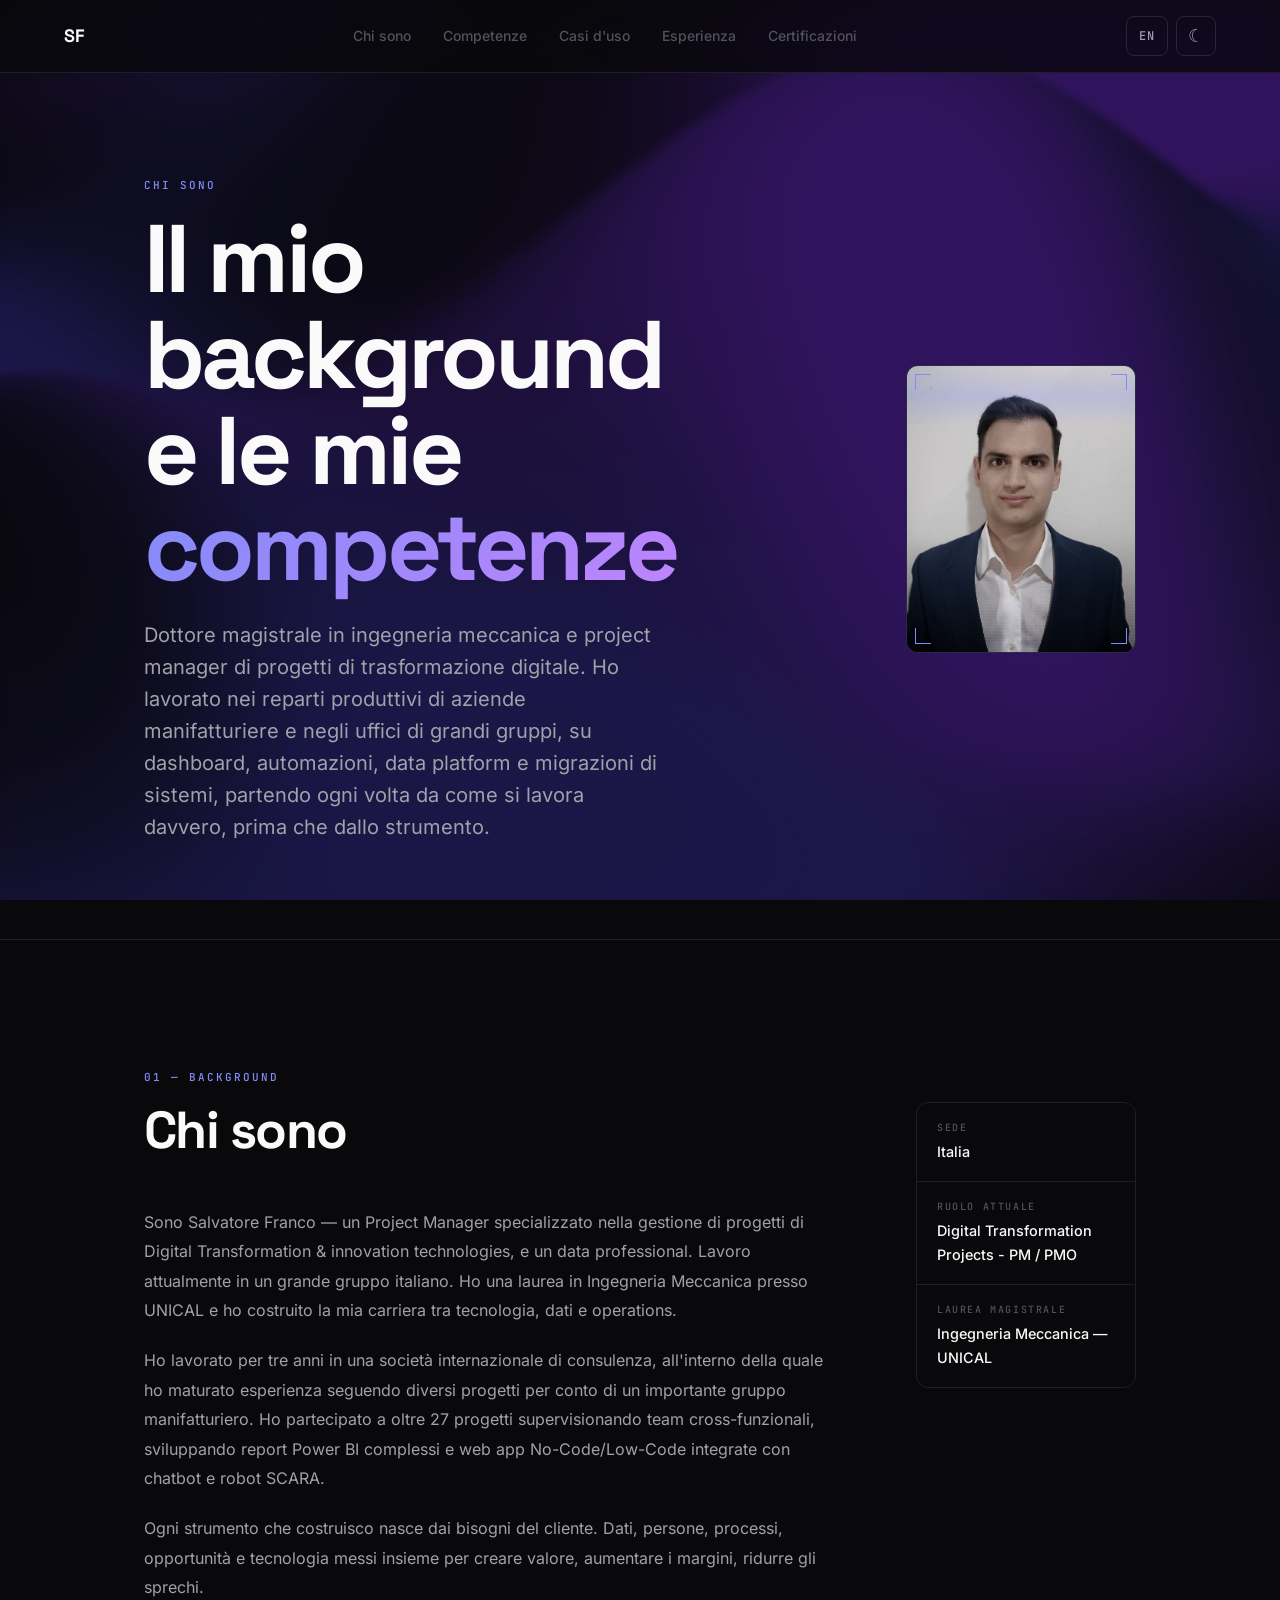
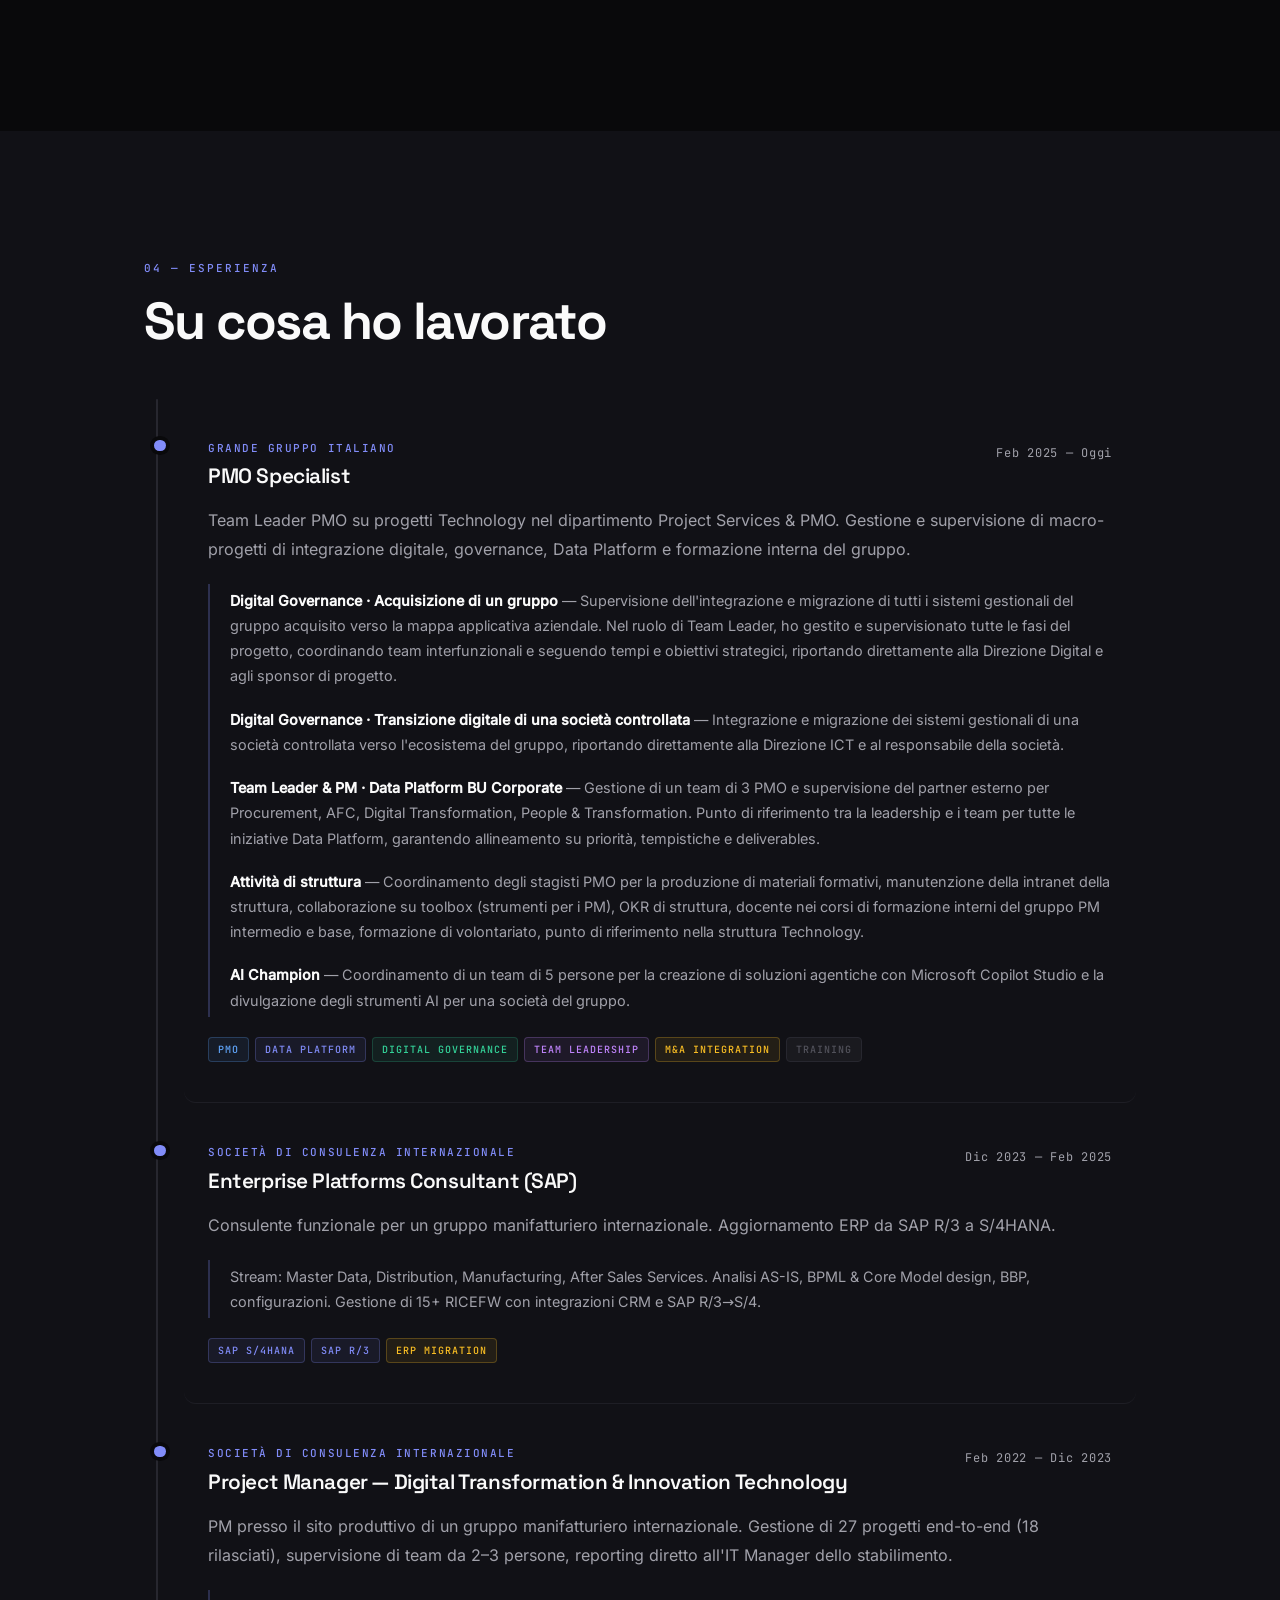
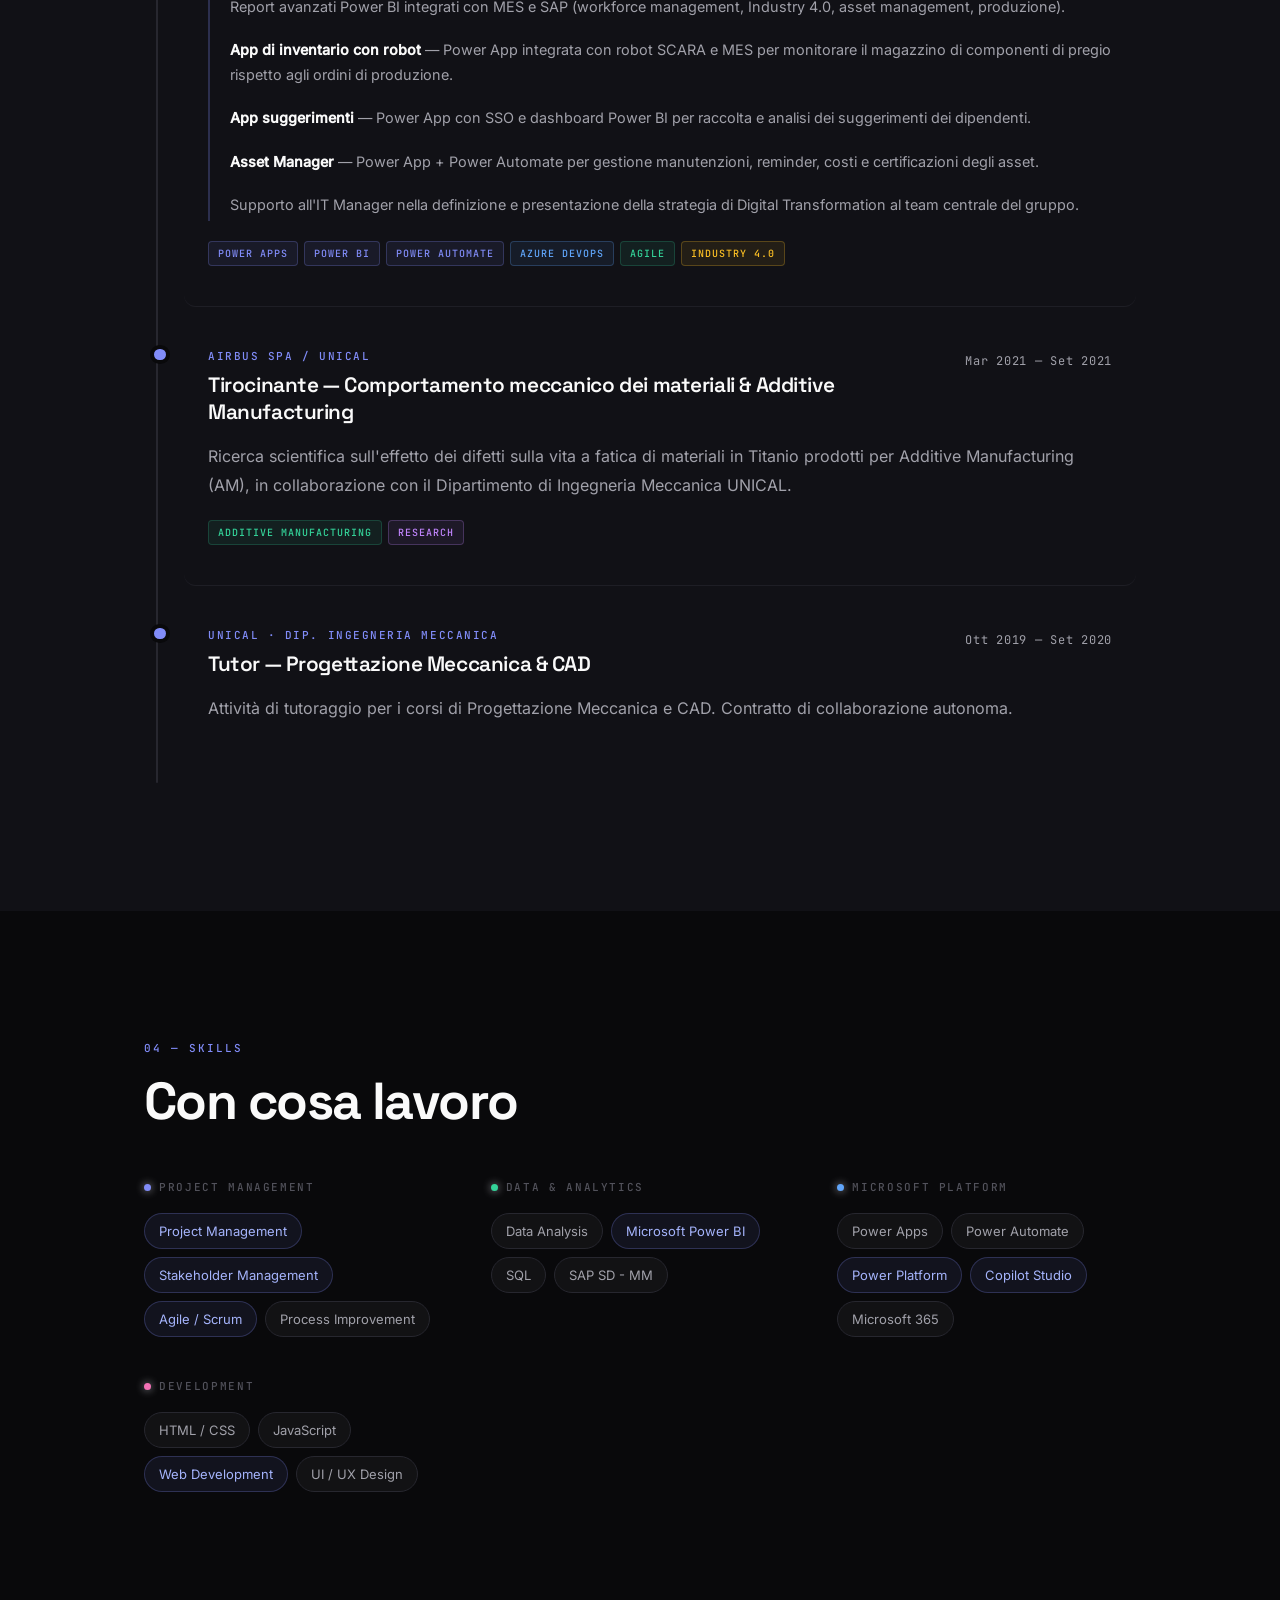
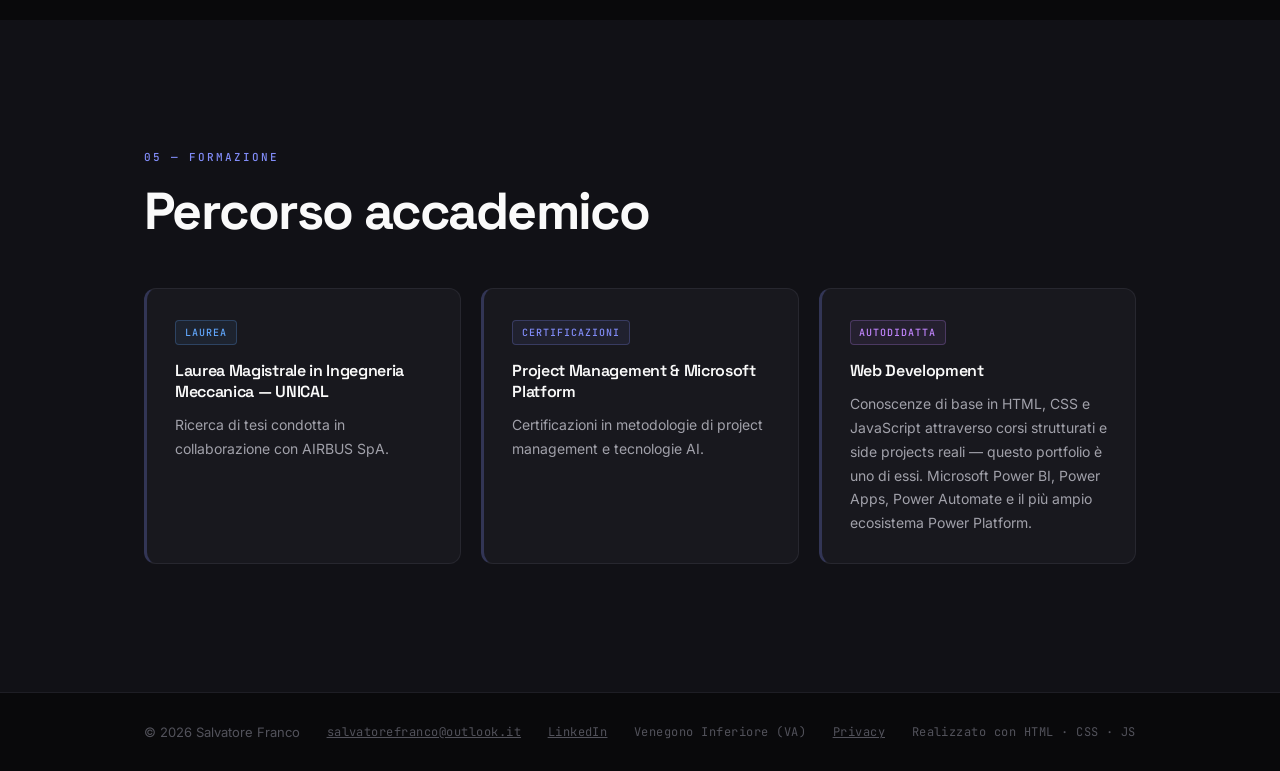
==== commit 445e212c: "Casi d'uso, pagina Privacy e sito senza risorse di terzi - Quattro pagine dei casi d'uso (Power BI, " ====
--- a/about.html
+++ b/about.html
@@ -1,13 +1,11 @@
 <!DOCTYPE html>
-<html lang="en">
+<html lang="it">
 <head>
     <meta charset="UTF-8">
     <meta http-equiv="X-UA-Compatible" content="IE=edge">
     <meta name="viewport" content="width=device-width, initial-scale=1.0">
     <title>About — Salvatore Franco</title>
-    <link rel="preconnect" href="https://fonts.googleapis.com">
-    <link rel="preconnect" href="https://fonts.gstatic.com" crossorigin>
-    <link href="https://fonts.googleapis.com/css2?family=Space+Grotesk:wght@400;500;600;700&family=Inter:wght@300;400;500&family=JetBrains+Mono:wght@400;500&display=swap" rel="stylesheet">
+    <link rel="stylesheet" href="fonts/fonts.css">
     <link rel="stylesheet" href="portfolio.css">
     <link rel="stylesheet" href="about.css">
 </head>
@@ -17,7 +15,7 @@
         (function(){
             var t = localStorage.getItem('theme');
             if (t) document.documentElement.setAttribute('data-theme', t);
-            var l = localStorage.getItem('lang');
+            var l = localStorage.getItem('lang') || 'it';
             if (l && l !== 'en') {
                 document.documentElement.lang = l;
                 document.documentElement.classList.add('i18n-loading');
@@ -35,12 +33,11 @@
             <span></span><span></span><span></span>
         </button>
         <ul class="nav__links" id="navLinks" role="list">
-            <li><a href="#about"                  class="nav__link" data-i18n="nav.about">About</a></li>
-            <li><a href="#experience"            class="nav__link" data-i18n="nav.experience">Experience</a></li>
-            <li><a href="#skills"                class="nav__link" data-i18n="nav.skills">Skills</a></li>
-            <li><a href="#contact"               class="nav__link" data-i18n="nav.contact">Contact</a></li>
-            <li><a href="projects.html"          class="nav__link" data-i18n="nav.projects">Projects</a></li>
-            <li><a href="certifications.html"    class="nav__link" data-i18n="nav.certifications">Certifications</a></li>
+            <li><a href="index.html#about" class="nav__link" data-i18n="nav.about">About</a></li>
+            <li><a href="index.html#skills" class="nav__link" data-i18n="nav.skills">Skills</a></li>
+            <li><a href="projects.html" class="nav__link" data-i18n="nav.projects">Use cases</a></li>
+            <li><a href="index.html#experience" class="nav__link" data-i18n="nav.experience">Experience</a></li>
+            <li><a href="certifications.html" class="nav__link" data-i18n="nav.certifications">Certifications</a></li>
         </ul>
         <div class="nav__actions">
             <button class="lang-toggle" id="langToggle" aria-label="Switch language">
@@ -85,9 +82,9 @@
             <div class="prose-grid">
                 <div class="prose fade-in">
                     <h2 class="section__title" id="background-title" data-i18n="bg.title">Who I am</h2>
-                    <p data-i18n="bg.p1">I'm Salvatore Franco — a Project Manager specialized in Digital Transformtion &amp; innovation technologies projects, and a data professional based in Italy, currently working at <strong>A2A</strong> in the Real Estate &amp; Services division. I hold a degree in Mechanical Engineering from UNICAL and have built my career at the intersection of technology, data, and operations.</p>
-                    <p data-i18n="bg.p2">Before A2A, I spent three years at <strong>Accenture Strategy &amp; Consulting</strong>, leading digital transformation and innovation technology projects for a world leader in high jewelry, luxury and perfume. I joined on 27+ projects where I supervised cross-functional teams, and also developed complex Power BI reports and No-Code/Low-Code web apps integrated with chatbots and SCARA robots.</p>
-                    <p data-i18n="bg.p3">I care about delivering real, measurable impact — whether that's a multi-system SAP migration, a real-time KPI dashboard, or a small automation that saves a team hours every week. Outside of work, I'm deepening my web development skills and building side projects.</p>
+                    <p data-i18n="bg.p1">I'm Salvatore Franco — a Project Manager specialized in Digital Transformation &amp; innovation technology projects, and a data professional based in Italy, currently working at a large Italian group. I hold a degree in Mechanical Engineering from UNICAL and have built my career at the intersection of technology, data, and operations.</p>
+                    <p data-i18n="bg.p2">Before that, I spent three years at an international consulting firm, working on digital transformation and innovation technology projects for an international manufacturing group. I joined on 27+ projects where I supervised cross-functional teams, and also developed complex Power BI reports and No-Code/Low-Code web apps integrated with chatbots and SCARA robots.</p>
+                    <p data-i18n="bg.p3">I work on multi-system SAP migrations, KPI dashboards and small automations. Outside of work, I'm deepening my web development and AI skills and building side projects.</p>
                 </div>
                 <aside class="about-sidebar fade-in" aria-label="Key information">
                     <div class="info-block">
@@ -96,19 +93,12 @@
                     </div>
                     <div class="info-block">
                         <span class="info-block__label mono" data-i18n="sidebar.role.label">Current Role</span>
-                        <span class="info-block__value">Digital Transformation Projects - PM / PMO @ A2A</span>
+                        <span class="info-block__value">Digital Transformation Projects - PM / PMO</span>
                     </div>
                     <div class="info-block">
                         <span class="info-block__label mono" data-i18n="sidebar.degree.label">Degree</span>
                         <span class="info-block__value" data-i18n="sidebar.degree.value">Mechanical Engineering — UNICAL</span>
                     </div>
-                    <div class="info-block">
-                        <span class="info-block__label mono" data-i18n="sidebar.status.label">Status</span>
-                        <span class="info-block__value status-available" data-i18n="sidebar.status.value">
-                            <span class="hero__status-dot" aria-hidden="true"></span>
-                            Available for projects
-                        </span>
-                    </div>
                 </aside>
             </div>
         </div>
@@ -117,16 +107,16 @@
     <!-- ── EXPERIENCE ── -->
     <section class="section section--surface" id="experience" aria-labelledby="experience-title">
         <div class="container">
-            <span class="section__label mono fade-in" data-i18n="exp.label">02 — Experience</span>
+            <span class="section__label mono fade-in" data-i18n="exp.label">03 — Experience</span>
             <h2 class="section__title fade-in" id="experience-title" data-i18n="exp.title">What I've built</h2>
 
             <div class="exp-list fade-in">
 
-                <!-- A2A -->
-                <article class="exp-item">
-                    <div class="exp-item__header">
-                        <div>
-                            <span class="exp-item__company mono">A2A SpA</span>
+                <!-- Ruolo attuale -->
+                <article class="exp-item">
+                    <div class="exp-item__header">
+                        <div>
+                            <span class="exp-item__company mono" data-i18n="exp.1.company">Large Italian group</span>
                             <h3 class="exp-item__role">PMO Specialist</h3>
                         </div>
                         <div class="exp-item__date mono" data-i18n="exp.1.date">
@@ -135,10 +125,11 @@
                     </div>
                     <p class="exp-item__desc" data-i18n="exp.1.desc">PMO role within the Project Services &amp; PMO department. Managing and supervising macro-projects on digital integration, governance, Data Platform and internal training across the group.</p>
                     <div class="exp-item__subs">
-                        <div class="exp-item__sub" data-i18n="exp.1.sub1"><strong>Team Leader Digital Governance · AEB Group Acquisition</strong> — Overseeing integration and migration of all AEB Group management systems into A2A's application landscape.</div>
-                        <div class="exp-item__sub" data-i18n="exp.1.sub2"><strong>Team Leader Digital Governance · LeReti Transition</strong> — Integration and migration of LeReti management systems into the A2A ecosystem.</div>
+                        <div class="exp-item__sub" data-i18n="exp.1.sub1"><strong>Digital Governance · Acquisition of a group</strong> — Overseeing integration and migration of all the acquired group's management systems into the company's application landscape. In the Team Leader role, I managed and supervised all project phases, coordinating cross-functional teams and tracking timelines and strategic objectives, reporting directly to Digital Management and the project's sponsor.</div>
+                        <div class="exp-item__sub" data-i18n="exp.1.sub2"><strong>Digital Governance · Digital transition of a controlled company</strong> — Integration and migration of a controlled company's management systems into the group's ecosystem, with direct reporting to ICT Management and the company's leadership.</div>
                         <div class="exp-item__sub" data-i18n="exp.1.sub3"><strong>Team Leader &amp; PM · Data Platform BU Corporate</strong> — Leading a team of 3 PMOs and supervising external partner across Procurement, AFC, Digital Transformation, People &amp; Transformation.</div>
-                        <div class="exp-item__sub" data-i18n="exp.1.sub4"><strong>Structural activities</strong> — iLaber coordination (PMO interns) for the production of training materials, intranet maintenance, PM toolbox, Project Sustainability Handbook, PM training courses teaching, teaching at Bollate Prison.</div>
+                        <div class="exp-item__sub" data-i18n="exp.1.sub4"><strong>Structural activities</strong> — Coordinating PMO interns for the production of training materials, maintenance of the structure's intranet, collaboration on toolbox (tools for PMs), structure OKRs, teaching in the group's internal training courses for intermediate and basic PMs, volunteer training, point of reference in the Technology structure.</div>
+                        <div class="exp-item__sub" data-i18n="exp.1.sub5"><strong>AI Champion</strong> — Coordinating a team of 5 people in building agentic solutions with Microsoft Copilot Studio and promoting AI tools across a group company.</div>
                     </div>
                     <div class="exp-item__tags">
                         <span class="tag tag--project">PMO</span>
@@ -150,16 +141,16 @@
                     </div>
                 </article>
 
-                <!-- Accenture — SAP -->
-                <article class="exp-item">
-                    <div class="exp-item__header">
-                        <div>
-                            <span class="exp-item__company mono">Accenture · Strategy &amp; Consulting</span>
+                <!-- Consulenza — SAP -->
+                <article class="exp-item">
+                    <div class="exp-item__header">
+                        <div>
+                            <span class="exp-item__company mono" data-i18n="exp.2.company">International consulting firm</span>
                             <h3 class="exp-item__role">Enterprise Platforms Consultant (SAP)</h3>
                         </div>
                         <div class="exp-item__date mono" data-i18n="exp.2.date">Dec 2023 — Feb 2025</div>
                     </div>
-                    <p class="exp-item__desc" data-i18n="exp.2.desc">Functional consultant for a world leader in high jewelry, luxury and perfume (LVMH group). ERP replacement project from SAP R/3 to S/4HANA with global market impact.</p>
+                    <p class="exp-item__desc" data-i18n="exp.2.desc">Functional consultant for an international manufacturing group. ERP update from SAP R/3 to S/4HANA.</p>
                     <div class="exp-item__subs">
                         <div class="exp-item__sub" data-i18n="exp.2.sub1">Streams: Master Data, Distribution, Manufacturing, After Sales Services. AS-IS analysis, BPML &amp; Core Model design, BBP, configurations. Managing 15+ RICEFWs with CRM and SAP R/3→S/4 integrations.</div>
                     </div>
@@ -167,26 +158,25 @@
                         <span class="tag tag--web">SAP S/4HANA</span>
                         <span class="tag tag--web">SAP R/3</span>
                         <span class="tag tag--report">ERP Migration</span>
-                        <span class="tag tag--featured">Luxury</span>
-                    </div>
-                </article>
-
-                <!-- Accenture — PM -->
-                <article class="exp-item">
-                    <div class="exp-item__header">
-                        <div>
-                            <span class="exp-item__company mono">Accenture · Strategy &amp; Consulting</span>
+                    </div>
+                </article>
+
+                <!-- Consulenza — PM -->
+                <article class="exp-item">
+                    <div class="exp-item__header">
+                        <div>
+                            <span class="exp-item__company mono" data-i18n="exp.3.company">International consulting firm</span>
                             <h3 class="exp-item__role">Project Manager — Digital Transformation &amp; Innovation Technology</h3>
                         </div>
                         <div class="exp-item__date mono" data-i18n="exp.3.date">Feb 2022 — Dec 2023</div>
                     </div>
-                    <p class="exp-item__desc" data-i18n="exp.3.desc">PM at a luxury client's production site (LVMH group). Managing 27 projects end-to-end (18 released), supervising teams of 2–3 people, reporting directly to the plant's IT Manager.</p>
+                    <p class="exp-item__desc" data-i18n="exp.3.desc">PM at the production site of an international manufacturing group. Managed 27 projects end-to-end (18 released), supervising teams of 2–3 people, reporting directly to the plant's IT Manager.</p>
                     <div class="exp-item__subs">
                         <div class="exp-item__sub" data-i18n="exp.3.sub1">Advanced Power BI reports integrated with MES and SAP (workforce management, Industry 4.0, asset management, production).</div>
-                        <div class="exp-item__sub" data-i18n="exp.3.sub2"><strong>Contapietre Robot</strong> — Power App integrated with SCARA robot and MES for precious stones warehouse monitoring.</div>
-                        <div class="exp-item__sub" data-i18n="exp.3.sub3"><strong>Suggestion App</strong> — Power App with SSO and Power BI dashboard for employee suggestion collection and analysis.</div>
+                        <div class="exp-item__sub" data-i18n="exp.3.sub2"><strong>Robot inventory app</strong> — Power App integrated with a SCARA robot and MES to monitor the stock of high-value components against production orders.</div>
+                        <div class="exp-item__sub" data-i18n="exp.3.sub3"><strong>Suggestions app</strong> — Power App with SSO and Power BI dashboard for employee suggestion collection and analysis.</div>
                         <div class="exp-item__sub" data-i18n="exp.3.sub4"><strong>Asset Manager</strong> — Power App + Power Automate for maintenance management, reminders, costs and asset certifications.</div>
-                        <div class="exp-item__sub" data-i18n="exp.3.sub5">Supported the IT Manager in defining and presenting the Digital Transformation strategy to LVMH central team — plan approved. Received <strong>"Recognize" award</strong> from Accenture SC&amp;O leadership.</div>
+                        <div class="exp-item__sub" data-i18n="exp.3.sub5">Supported the IT Manager in defining and presenting the Digital Transformation strategy to the group's central team.</div>
                     </div>
                     <div class="exp-item__tags">
                         <span class="tag tag--web">Power Apps</span>
@@ -233,7 +223,7 @@
     <!-- ── SKILLS ── -->
     <section class="section" id="skills" aria-labelledby="skills-title">
         <div class="container">
-            <span class="section__label mono fade-in" data-i18n="abt.skills.label">03 — Skills</span>
+            <span class="section__label mono fade-in" data-i18n="abt.skills.label">04 — Skills</span>
             <h2 class="section__title fade-in" id="skills-title" data-i18n="abt.skills.title">What I work with</h2>
 
             <div class="skills-groups fade-in">
@@ -296,7 +286,7 @@
     <!-- ── EDUCATION ── -->
     <section class="section section--surface" id="education" aria-labelledby="education-title">
         <div class="container">
-            <span class="section__label mono fade-in" data-i18n="edu.label">04 — Education</span>
+            <span class="section__label mono fade-in" data-i18n="edu.label">05 — Education</span>
             <h2 class="section__title fade-in" id="education-title" data-i18n="edu.title">Academic background</h2>
             <div class="edu-cards fade-in">
                 <div class="edu-card">
@@ -318,38 +308,28 @@
         </div>
     </section>
 
-    <!-- ── CONTACT CTA ── -->
-    <section class="section section--contact" id="contact" aria-labelledby="contact-title">
-        <div class="container">
-            <div class="contact-inner fade-in">
-                <span class="section__label mono" data-i18n="abt.contact.label">05 — Contact</span>
-                <h2 class="section__title contact__title" id="contact-title" data-i18n="contact.title">
-                    Let's work<br><span class="text-gradient">together.</span>
-                </h2>
-                <p class="contact__subtitle" data-i18n="contact.sub">Have a project in mind or just want to connect? I'd love to hear from you.</p>
-                <a href="mailto:salvatorefranco@outlook.it" class="btn btn--primary btn--lg">
-                    salvatorefranco@outlook.it
-                </a>
-                <div class="contact__socials">
-                    <a href="https://www.linkedin.com/in/salvatorefranco" target="_blank" rel="noopener noreferrer" class="contact__social">LinkedIn ↗</a>
-                </div>
-            </div>
-        </div>
-    </section>
 
     </main>
 
     <!-- ── FOOTER ── -->
     <footer class="footer" role="contentinfo">
         <div class="container footer__inner">
-            <span class="footer__copy">© 2025 Salvatore Franco</span>
-            <a href="https://www.linkedin.com/in/salvatorefranco" target="_blank" rel="noopener noreferrer" class="footer__link mono">LinkedIn</a>
+            <span class="footer__copy">© 2026 Salvatore Franco</span>
+            <a href="mailto:salvatorefranco@outlook.it" class="footer__credit mono">salvatorefranco@outlook.it</a>
+            <a href="https://www.linkedin.com/in/salvatorefranco" target="_blank" rel="noopener noreferrer" class="footer__credit mono">LinkedIn</a>
+            <span class="footer__credit mono">Venegono Inferiore (VA)</span>
+            <a href="privacy.html" class="footer__credit mono" data-i18n="footer.privacy">Privacy</a>
             <span class="footer__credit mono" data-i18n="footer.credit">Built with HTML · CSS · JS</span>
         </div>
     </footer>
 
     <!-- Language support -->
     <script src="i18n.js"></script>
+
+    <!-- Custom background -->
+    <script src="js/gradient.js"></script>
+    <script src="js/bg-gradient.js"></script>
+    <script src="js/cursor.js"></script>
 
     <script>
         // Mobile nav toggle
--- a/fonts/fonts.css
+++ b/fonts/fonts.css
@@ -0,0 +1,163 @@
+/* Google Fonts (SIL OFL 1.1) serviti dal sito: nessuna richiesta a server di terzi. Solo latin e latin-ext. */
+/* latin-ext */
+@font-face {
+  font-family: 'Inter';
+  font-style: normal;
+  font-weight: 300;
+  font-display: swap;
+  src: url(Inter-UcC73FwrK3iLTeHuS_nVMrMxCp50SjIa25L7SUc.woff2) format('woff2');
+  unicode-range: U+0100-02BA, U+02BD-02C5, U+02C7-02CC, U+02CE-02D7, U+02DD-02FF, U+0304, U+0308, U+0329, U+1D00-1DBF, U+1E00-1E9F, U+1EF2-1EFF, U+2020, U+20A0-20AB, U+20AD-20C4, U+2113, U+2C60-2C7F, U+A720-A7FF;
+}
+/* latin */
+@font-face {
+  font-family: 'Inter';
+  font-style: normal;
+  font-weight: 300;
+  font-display: swap;
+  src: url(Inter-UcC73FwrK3iLTeHuS_nVMrMxCp50SjIa1ZL7.woff2) format('woff2');
+  unicode-range: U+0000-00FF, U+0131, U+0152-0153, U+02BB-02BC, U+02C6, U+02DA, U+02DC, U+0304, U+0308, U+0329, U+2000-206F, U+20AC, U+2122, U+2191, U+2193, U+2212, U+2215, U+FEFF, U+FFFD;
+}
+/* latin-ext */
+@font-face {
+  font-family: 'Inter';
+  font-style: normal;
+  font-weight: 400;
+  font-display: swap;
+  src: url(Inter-UcC73FwrK3iLTeHuS_nVMrMxCp50SjIa25L7SUc.woff2) format('woff2');
+  unicode-range: U+0100-02BA, U+02BD-02C5, U+02C7-02CC, U+02CE-02D7, U+02DD-02FF, U+0304, U+0308, U+0329, U+1D00-1DBF, U+1E00-1E9F, U+1EF2-1EFF, U+2020, U+20A0-20AB, U+20AD-20C4, U+2113, U+2C60-2C7F, U+A720-A7FF;
+}
+/* latin */
+@font-face {
+  font-family: 'Inter';
+  font-style: normal;
+  font-weight: 400;
+  font-display: swap;
+  src: url(Inter-UcC73FwrK3iLTeHuS_nVMrMxCp50SjIa1ZL7.woff2) format('woff2');
+  unicode-range: U+0000-00FF, U+0131, U+0152-0153, U+02BB-02BC, U+02C6, U+02DA, U+02DC, U+0304, U+0308, U+0329, U+2000-206F, U+20AC, U+2122, U+2191, U+2193, U+2212, U+2215, U+FEFF, U+FFFD;
+}
+/* latin-ext */
+@font-face {
+  font-family: 'Inter';
+  font-style: normal;
+  font-weight: 500;
+  font-display: swap;
+  src: url(Inter-UcC73FwrK3iLTeHuS_nVMrMxCp50SjIa25L7SUc.woff2) format('woff2');
+  unicode-range: U+0100-02BA, U+02BD-02C5, U+02C7-02CC, U+02CE-02D7, U+02DD-02FF, U+0304, U+0308, U+0329, U+1D00-1DBF, U+1E00-1E9F, U+1EF2-1EFF, U+2020, U+20A0-20AB, U+20AD-20C4, U+2113, U+2C60-2C7F, U+A720-A7FF;
+}
+/* latin */
+@font-face {
+  font-family: 'Inter';
+  font-style: normal;
+  font-weight: 500;
+  font-display: swap;
+  src: url(Inter-UcC73FwrK3iLTeHuS_nVMrMxCp50SjIa1ZL7.woff2) format('woff2');
+  unicode-range: U+0000-00FF, U+0131, U+0152-0153, U+02BB-02BC, U+02C6, U+02DA, U+02DC, U+0304, U+0308, U+0329, U+2000-206F, U+20AC, U+2122, U+2191, U+2193, U+2212, U+2215, U+FEFF, U+FFFD;
+}
+/* latin-ext */
+@font-face {
+  font-family: 'JetBrains Mono';
+  font-style: normal;
+  font-weight: 400;
+  font-display: swap;
+  src: url(JetBrainsMono-tDbv2o-flEEny0FZhsfKu5WU4zr3E_BX0PnT8RD8yKwBNntkaToggR7BYRbKPx7cwhsk.woff2) format('woff2');
+  unicode-range: U+0100-02BA, U+02BD-02C5, U+02C7-02CC, U+02CE-02D7, U+02DD-02FF, U+0304, U+0308, U+0329, U+1D00-1DBF, U+1E00-1E9F, U+1EF2-1EFF, U+2020, U+20A0-20AB, U+20AD-20C4, U+2113, U+2C60-2C7F, U+A720-A7FF;
+}
+/* latin */
+@font-face {
+  font-family: 'JetBrains Mono';
+  font-style: normal;
+  font-weight: 400;
+  font-display: swap;
+  src: url(JetBrainsMono-tDbv2o-flEEny0FZhsfKu5WU4zr3E_BX0PnT8RD8yKwBNntkaToggR7BYRbKPxDcwg.woff2) format('woff2');
+  unicode-range: U+0000-00FF, U+0131, U+0152-0153, U+02BB-02BC, U+02C6, U+02DA, U+02DC, U+0304, U+0308, U+0329, U+2000-206F, U+20AC, U+2122, U+2191, U+2193, U+2212, U+2215, U+FEFF, U+FFFD;
+}
+/* latin-ext */
+@font-face {
+  font-family: 'JetBrains Mono';
+  font-style: normal;
+  font-weight: 500;
+  font-display: swap;
+  src: url(JetBrainsMono-tDbv2o-flEEny0FZhsfKu5WU4zr3E_BX0PnT8RD8yKwBNntkaToggR7BYRbKPx7cwhsk.woff2) format('woff2');
+  unicode-range: U+0100-02BA, U+02BD-02C5, U+02C7-02CC, U+02CE-02D7, U+02DD-02FF, U+0304, U+0308, U+0329, U+1D00-1DBF, U+1E00-1E9F, U+1EF2-1EFF, U+2020, U+20A0-20AB, U+20AD-20C4, U+2113, U+2C60-2C7F, U+A720-A7FF;
+}
+/* latin */
+@font-face {
+  font-family: 'JetBrains Mono';
+  font-style: normal;
+  font-weight: 500;
+  font-display: swap;
+  src: url(JetBrainsMono-tDbv2o-flEEny0FZhsfKu5WU4zr3E_BX0PnT8RD8yKwBNntkaToggR7BYRbKPxDcwg.woff2) format('woff2');
+  unicode-range: U+0000-00FF, U+0131, U+0152-0153, U+02BB-02BC, U+02C6, U+02DA, U+02DC, U+0304, U+0308, U+0329, U+2000-206F, U+20AC, U+2122, U+2191, U+2193, U+2212, U+2215, U+FEFF, U+FFFD;
+}
+/* latin-ext */
+@font-face {
+  font-family: 'Space Grotesk';
+  font-style: normal;
+  font-weight: 400;
+  font-display: swap;
+  src: url(SpaceGrotesk-V8mDoQDjQSkFtoMM3T6r8E7mPb94C-s0.woff2) format('woff2');
+  unicode-range: U+0100-02BA, U+02BD-02C5, U+02C7-02CC, U+02CE-02D7, U+02DD-02FF, U+0304, U+0308, U+0329, U+1D00-1DBF, U+1E00-1E9F, U+1EF2-1EFF, U+2020, U+20A0-20AB, U+20AD-20C4, U+2113, U+2C60-2C7F, U+A720-A7FF;
+}
+/* latin */
+@font-face {
+  font-family: 'Space Grotesk';
+  font-style: normal;
+  font-weight: 400;
+  font-display: swap;
+  src: url(SpaceGrotesk-V8mDoQDjQSkFtoMM3T6r8E7mPbF4Cw.woff2) format('woff2');
+  unicode-range: U+0000-00FF, U+0131, U+0152-0153, U+02BB-02BC, U+02C6, U+02DA, U+02DC, U+0304, U+0308, U+0329, U+2000-206F, U+20AC, U+2122, U+2191, U+2193, U+2212, U+2215, U+FEFF, U+FFFD;
+}
+/* latin-ext */
+@font-face {
+  font-family: 'Space Grotesk';
+  font-style: normal;
+  font-weight: 500;
+  font-display: swap;
+  src: url(SpaceGrotesk-V8mDoQDjQSkFtoMM3T6r8E7mPb94C-s0.woff2) format('woff2');
+  unicode-range: U+0100-02BA, U+02BD-02C5, U+02C7-02CC, U+02CE-02D7, U+02DD-02FF, U+0304, U+0308, U+0329, U+1D00-1DBF, U+1E00-1E9F, U+1EF2-1EFF, U+2020, U+20A0-20AB, U+20AD-20C4, U+2113, U+2C60-2C7F, U+A720-A7FF;
+}
+/* latin */
+@font-face {
+  font-family: 'Space Grotesk';
+  font-style: normal;
+  font-weight: 500;
+  font-display: swap;
+  src: url(SpaceGrotesk-V8mDoQDjQSkFtoMM3T6r8E7mPbF4Cw.woff2) format('woff2');
+  unicode-range: U+0000-00FF, U+0131, U+0152-0153, U+02BB-02BC, U+02C6, U+02DA, U+02DC, U+0304, U+0308, U+0329, U+2000-206F, U+20AC, U+2122, U+2191, U+2193, U+2212, U+2215, U+FEFF, U+FFFD;
+}
+/* latin-ext */
+@font-face {
+  font-family: 'Space Grotesk';
+  font-style: normal;
+  font-weight: 600;
+  font-display: swap;
+  src: url(SpaceGrotesk-V8mDoQDjQSkFtoMM3T6r8E7mPb94C-s0.woff2) format('woff2');
+  unicode-range: U+0100-02BA, U+02BD-02C5, U+02C7-02CC, U+02CE-02D7, U+02DD-02FF, U+0304, U+0308, U+0329, U+1D00-1DBF, U+1E00-1E9F, U+1EF2-1EFF, U+2020, U+20A0-20AB, U+20AD-20C4, U+2113, U+2C60-2C7F, U+A720-A7FF;
+}
+/* latin */
+@font-face {
+  font-family: 'Space Grotesk';
+  font-style: normal;
+  font-weight: 600;
+  font-display: swap;
+  src: url(SpaceGrotesk-V8mDoQDjQSkFtoMM3T6r8E7mPbF4Cw.woff2) format('woff2');
+  unicode-range: U+0000-00FF, U+0131, U+0152-0153, U+02BB-02BC, U+02C6, U+02DA, U+02DC, U+0304, U+0308, U+0329, U+2000-206F, U+20AC, U+2122, U+2191, U+2193, U+2212, U+2215, U+FEFF, U+FFFD;
+}
+/* latin-ext */
+@font-face {
+  font-family: 'Space Grotesk';
+  font-style: normal;
+  font-weight: 700;
+  font-display: swap;
+  src: url(SpaceGrotesk-V8mDoQDjQSkFtoMM3T6r8E7mPb94C-s0.woff2) format('woff2');
+  unicode-range: U+0100-02BA, U+02BD-02C5, U+02C7-02CC, U+02CE-02D7, U+02DD-02FF, U+0304, U+0308, U+0329, U+1D00-1DBF, U+1E00-1E9F, U+1EF2-1EFF, U+2020, U+20A0-20AB, U+20AD-20C4, U+2113, U+2C60-2C7F, U+A720-A7FF;
+}
+/* latin */
+@font-face {
+  font-family: 'Space Grotesk';
+  font-style: normal;
+  font-weight: 700;
+  font-display: swap;
+  src: url(SpaceGrotesk-V8mDoQDjQSkFtoMM3T6r8E7mPbF4Cw.woff2) format('woff2');
+  unicode-range: U+0000-00FF, U+0131, U+0152-0153, U+02BB-02BC, U+02C6, U+02DA, U+02DC, U+0304, U+0308, U+0329, U+2000-206F, U+20AC, U+2122, U+2191, U+2193, U+2212, U+2215, U+FEFF, U+FFFD;
+}
--- a/portfolio.css
+++ b/portfolio.css
@@ -31,6 +31,12 @@
     --green-bg:  rgba(52,211,153,0.07);
     --green-border: rgba(52,211,153,0.2);
 
+    /* WebGL mesh-gradient background palette (Whatamesh) — deep, premium */
+    --gradient-color-1: #09090b;   /* zinc-950 base */
+    --gradient-color-2: #1e1b4b;   /* indigo-950   */
+    --gradient-color-3: #3730a3;   /* indigo-800   */
+    --gradient-color-4: #6d28d9;   /* violet-700   */
+
     /* Type scale */
     --font-head: 'Space Grotesk', system-ui, sans-serif;
     --font-body: 'Inter', system-ui, sans-serif;
@@ -76,6 +82,12 @@
     --green:     #059669;   /* emerald-600 */
     --green-bg:  rgba(5,150,105,0.07);
     --green-border: rgba(5,150,105,0.2);
+
+    /* WebGL mesh-gradient palette — soft indigo pastels for light mode */
+    --gradient-color-1: #f4f4f5;   /* zinc-100 base */
+    --gradient-color-2: #e0e7ff;   /* indigo-100   */
+    --gradient-color-3: #c7d2fe;   /* indigo-200   */
+    --gradient-color-4: #a5b4fc;   /* indigo-300   */
 }
 
 
@@ -88,34 +100,50 @@
     font-size: 1rem;
     line-height: 1.7;
     color: var(--text-2);
-    background: var(--bg) url('01.images/wallpaper1.png') center center / cover no-repeat fixed;
+    background: var(--bg);
     overflow-x: hidden;
     -webkit-font-smoothing: antialiased;
     -moz-osx-font-smoothing: grayscale;
     transition: background-color var(--t-slow), color var(--t-slow);
 }
 
-/* Wallpaper swap for light mode */
+/* Wallpaper swap for light mode — handled dynamically by canvas, fallback background color only */
 [data-theme="light"] body,
 body[data-theme="light"] {
-    background-image: url('01.images/wallpaper1_Light.png');
-}
-
-/* Dark overlay so text stays readable over the wallpaper */
+    background: var(--bg);
+}
+
+/* WebGL mesh-gradient canvas (Whatamesh) — full-viewport, behind everything.
+   Opacity is the main "balanced" dial: visible flowing color, text stays legible. */
+#gradient-canvas {
+    position: fixed;
+    inset: 0;
+    width: 100%;
+    height: 100%;
+    z-index: -1;
+    pointer-events: none;
+    opacity: 0.7;
+    transition: opacity var(--t-slow);
+}
+
+/* Readability scrim over the dynamic gradient. Light, no heavy blur, so the
+   flowing color reads through while body/section text stays comfortable. */
 body::before {
     content: '';
     position: fixed;
     inset: 0;
-    background: rgba(9, 9, 11, 0.82);
+    background: rgba(9, 9, 11, 0.42);
+    backdrop-filter: blur(4px);
+    -webkit-backdrop-filter: blur(4px);
     z-index: 0;
     pointer-events: none;
     transition: background var(--t-slow);
 }
 
-/* Lighter overlay in light mode */
+/* Lighter scrim in light mode */
 [data-theme="light"] body::before,
 body[data-theme="light"]::before {
-    background: rgba(244, 244, 245, 0.78);
+    background: rgba(244, 244, 245, 0.5);
 }
 
 /* Ensure all direct children sit above the overlay */
@@ -618,6 +646,60 @@
     background: linear-gradient(160deg, var(--surface) 0%, var(--bg) 100%);
 }
 
+/* ── Video background sections ── */
+.section--media {
+    position: relative;
+    overflow: hidden;
+    isolation: isolate;
+}
+.section--media .container {
+    position: relative;
+    z-index: 2;
+}
+.section__bg {
+    position: absolute;
+    inset: 0;
+    width: 100%;
+    height: 100%;
+    object-fit: cover;
+    z-index: 0;
+    opacity: 0.30;
+    pointer-events: none;
+}
+.section__bg-overlay {
+    position: absolute;
+    inset: 0;
+    z-index: 1;
+    pointer-events: none;
+    background: linear-gradient(180deg,
+        color-mix(in srgb, var(--surface) 78%, transparent) 0%,
+        color-mix(in srgb, var(--surface) 62%, transparent) 50%,
+        color-mix(in srgb, var(--surface) 78%, transparent) 100%);
+}
+/* Light theme: keep text contrast high */
+[data-theme="light"] .section__bg {
+    opacity: 0.20;
+}
+[data-theme="light"] .section__bg-overlay {
+    background: linear-gradient(180deg,
+        color-mix(in srgb, var(--surface) 86%, transparent) 0%,
+        color-mix(in srgb, var(--surface) 72%, transparent) 50%,
+        color-mix(in srgb, var(--surface) 86%, transparent) 100%);
+}
+/* Mobile: hide video, keep static surface background */
+@media (max-width: 768px) {
+    .section--media .section__bg,
+    .section--media .section__bg-overlay {
+        display: none;
+    }
+}
+/* Accessibility: respect reduced-motion preference */
+@media (prefers-reduced-motion: reduce) {
+    .section--media .section__bg {
+        display: none;
+    }
+}
+
 .section__label {
     display: block;
     font-size: 0.6875rem;
@@ -1197,3 +1279,371 @@
     .project-card { transform: none !important; }
     .project-card::before { display: none; }
 }
+
+/* ═══════════════════════════════════════
+   SERVICES
+   ═══════════════════════════════════════ */
+.services-grid {
+    display: grid;
+    grid-template-columns: repeat(auto-fill, minmax(320px, 1fr));
+    gap: 1.5rem;
+    margin-top: 2rem;
+}
+
+.service-card {
+    background: var(--elevated);
+    border: 1px solid var(--border);
+    border-radius: var(--radius-lg);
+    padding: 2.25rem 2rem;
+    position: relative;
+    overflow: hidden;
+    display: flex;
+    flex-direction: column;
+    justify-content: space-between;
+    transition:
+        border-color var(--t-base) var(--ease),
+        background   var(--t-base) var(--ease),
+        transform    var(--t-base) var(--ease),
+        box-shadow   var(--t-base) var(--ease);
+    border-left: 3px solid transparent;
+    min-height: 380px;
+}
+
+.service-card:hover {
+    border-color: var(--accent-border);
+    border-left-color: var(--accent);
+    background: color-mix(in srgb, var(--elevated) 85%, var(--accent) 15%);
+    transform: translateY(-4px);
+    box-shadow: 0 10px 40px rgba(0,0,0,0.4), 0 0 0 1px var(--accent-border);
+}
+
+[data-theme="light"] .service-card:hover {
+    box-shadow: 0 10px 40px rgba(0,0,0,0.08), 0 0 0 1px var(--accent-border);
+    background: color-mix(in srgb, var(--elevated) 90%, var(--accent) 10%);
+}
+
+.service-card::after {
+    content: '';
+    position: absolute;
+    top: 0; left: 0; right: 0;
+    height: 180px;
+    background: radial-gradient(ellipse at 50% 0%, var(--accent-glow), transparent 70%);
+    opacity: 0;
+    transition: opacity var(--t-base);
+    pointer-events: none;
+}
+.service-card:hover::after { opacity: 1; }
+
+.service-card__header {
+    display: flex;
+    justify-content: space-between;
+    align-items: center;
+    margin-bottom: 1.5rem;
+}
+
+.service-card__icon {
+    font-size: 2.25rem;
+    line-height: 1;
+}
+
+.service-card__num {
+    font-family: var(--font-mono);
+    font-size: 0.75rem;
+    font-weight: 500;
+    color: var(--text-3);
+    letter-spacing: 0.1em;
+}
+
+.service-card__title {
+    font-family: var(--font-head);
+    font-size: 1.25rem;
+    font-weight: 700;
+    line-height: 1.3;
+    color: var(--text-1);
+    margin-bottom: 1.25rem;
+    letter-spacing: -0.02em;
+}
+
+.service-card__body {
+    flex-grow: 1;
+    display: flex;
+    flex-direction: column;
+    gap: 0.75rem;
+    font-size: 0.875rem;
+    line-height: 1.6;
+    margin-bottom: 1.5rem;
+}
+
+.service-card__pain {
+    color: var(--text-3);
+}
+
+.service-card__solution {
+    color: var(--text-2);
+}
+
+.service-card__value {
+    color: var(--text-1);
+}
+
+.service-card__footer {
+    margin-top: auto;
+}
+
+.service-card__link {
+    display: inline-flex;
+    align-items: center;
+    font-family: var(--font-mono);
+    font-size: 0.75rem;
+    font-weight: 500;
+    letter-spacing: 0.05em;
+    text-transform: uppercase;
+    color: var(--accent);
+    text-decoration: none;
+    transition: color var(--t-fast), transform var(--t-fast);
+}
+
+.service-card__link:hover {
+    color: var(--accent-hi);
+    transform: translateX(4px);
+}
+
+/* ═══════════════════════════════════════
+   EXPERIENCE — list + animated timeline
+   (ported from about.css, extended with a
+   scroll-driven vertical timeline)
+   ═══════════════════════════════════════ */
+.exp-list {
+    position: relative;
+    display: flex;
+    flex-direction: column;
+    gap: 0;
+    padding-left: 2.5rem;
+}
+
+/* Static timeline track */
+.exp-list::before {
+    content: '';
+    position: absolute;
+    left: 0.75rem;
+    top: 0;
+    bottom: 0;
+    width: 2px;
+    background: var(--border);
+    border-radius: 2px;
+}
+
+/* Animated fill that "draws" as you scroll (GSAP scrubs scaleY 0 → 1) */
+.exp-progress {
+    position: absolute;
+    left: 0.75rem;
+    top: 0;
+    width: 2px;
+    height: 100%;
+    border-radius: 2px;
+    background: linear-gradient(to bottom, var(--accent), var(--accent-hi));
+    transform: scaleY(0);
+    transform-origin: top center;
+    pointer-events: none;
+}
+
+.exp-item {
+    position: relative;
+    padding: 2.5rem 1.5rem;
+    border-bottom: 1px solid var(--border-sub);
+    border-radius: var(--radius-lg);
+    transition: background var(--t-base);
+}
+.exp-item:hover {
+    background: var(--accent-bg);
+}
+.exp-item:first-child { margin-top: 0; }
+.exp-item:last-child  { border-bottom: none; }
+
+/* Timeline node dot, centered on the track */
+.exp-item::before {
+    content: '';
+    position: absolute;
+    left: -1.85rem;
+    top: 2.6rem;
+    width: 0.7rem;
+    height: 0.7rem;
+    border-radius: 50%;
+    background: var(--accent);
+    box-shadow: 0 0 0 4px var(--bg);
+    z-index: 1;
+}
+
+/* Header: company + role on left, date on right */
+.exp-item__header {
+    display: grid;
+    grid-template-columns: 1fr auto;
+    gap: 1.25rem;
+    align-items: start;
+    margin-bottom: 1rem;
+}
+
+.exp-item__company {
+    display: block;
+    font-size: 0.6875rem;
+    font-weight: 500;
+    letter-spacing: 0.14em;
+    text-transform: uppercase;
+    color: var(--accent);
+    margin-bottom: 0.375rem;
+}
+
+.exp-item__role {
+    font-family: var(--font-head);
+    font-size: 1.3rem;
+    font-weight: 600;
+    letter-spacing: -0.02em;
+    color: var(--text-1);
+    line-height: 1.3;
+}
+
+.exp-item__date {
+    font-size: 0.75rem;
+    letter-spacing: 0.06em;
+    color: var(--text-2);
+    white-space: nowrap;
+    padding-top: 0.25rem;
+    text-align: right;
+}
+
+/* Description */
+.exp-item__desc {
+    font-size: 1rem;
+    line-height: 1.8;
+    color: var(--text-2);
+    margin-bottom: 1.25rem;
+}
+
+/* Sub-items with left border */
+.exp-item__subs {
+    margin: 1.25rem 0;
+    padding-left: 1.25rem;
+    border-left: 2px solid var(--accent-border);
+    display: flex;
+    flex-direction: column;
+    gap: 0.625rem;
+}
+
+.exp-item__sub {
+    font-size: 0.9rem;
+    color: var(--text-2);
+    line-height: 1.75;
+    padding: 0.25rem 0;
+}
+.exp-item__sub strong {
+    color: var(--text-1);
+    font-weight: 600;
+}
+
+/* Tags row */
+.exp-item__tags {
+    display: flex;
+    flex-wrap: wrap;
+    gap: 0.4rem;
+    margin-top: 1.25rem;
+}
+
+@media (max-width: 640px) {
+    .exp-list {
+        padding-left: 1.75rem;
+    }
+    .exp-list::before,
+    .exp-progress {
+        left: 0.5rem;
+    }
+    .exp-item {
+        padding: 2rem 1rem;
+    }
+    .exp-item::before {
+        left: -1.35rem;
+        top: 2.1rem;
+    }
+    .exp-item__header {
+        grid-template-columns: 1fr;
+    }
+    .exp-item__date {
+        text-align: left;
+    }
+}
+
+/* ============================================================
+   CUSTOM CURSOR  (dot + trailing ring)
+   Activated by js/cursor.js, which adds .has-custom-cursor to
+   <html>. Color follows --accent, so it tracks the theme.
+   ============================================================ */
+.cursor-dot,
+.cursor-ring {
+    position: fixed;
+    top: 0;
+    left: 0;
+    pointer-events: none;
+    z-index: 9999;
+    opacity: 0;
+    will-change: transform;
+    transform: translate(-50%, -50%);
+}
+
+.cursor-dot.is-visible,
+.cursor-ring.is-visible {
+    opacity: 1;
+}
+
+.cursor-dot {
+    width: 7px;
+    height: 7px;
+    border-radius: 50%;
+    background: var(--accent);
+    transition: opacity 0.2s ease, width 0.18s ease, height 0.18s ease;
+}
+
+.cursor-ring {
+    width: 32px;
+    height: 32px;
+    border: 1.5px solid var(--accent);
+    border-radius: 50%;
+    background: transparent;
+    transition:
+        opacity 0.25s ease,
+        width 0.22s cubic-bezier(0.22, 1, 0.36, 1),
+        height 0.22s cubic-bezier(0.22, 1, 0.36, 1),
+        background-color 0.22s ease,
+        border-color 0.22s ease;
+}
+
+/* Hover over interactive elements: ring grows + faint fill, dot shrinks */
+.cursor-ring--hover {
+    width: 52px;
+    height: 52px;
+    background: var(--accent-bg);
+    border-color: var(--accent-hi);
+}
+.cursor-dot--hover {
+    width: 4px;
+    height: 4px;
+}
+
+/* Hide the system cursor only while the custom cursor is active */
+html.has-custom-cursor,
+html.has-custom-cursor * {
+    cursor: none;
+}
+
+/* Safety fallbacks: never show the custom cursor on touch / reduced motion */
+@media (pointer: coarse) {
+    .cursor-dot,
+    .cursor-ring { display: none; }
+    html.has-custom-cursor,
+    html.has-custom-cursor * { cursor: auto; }
+}
+@media (prefers-reduced-motion: reduce) {
+    .cursor-dot,
+    .cursor-ring { display: none; }
+    html.has-custom-cursor,
+    html.has-custom-cursor * { cursor: auto; }
+}
+
